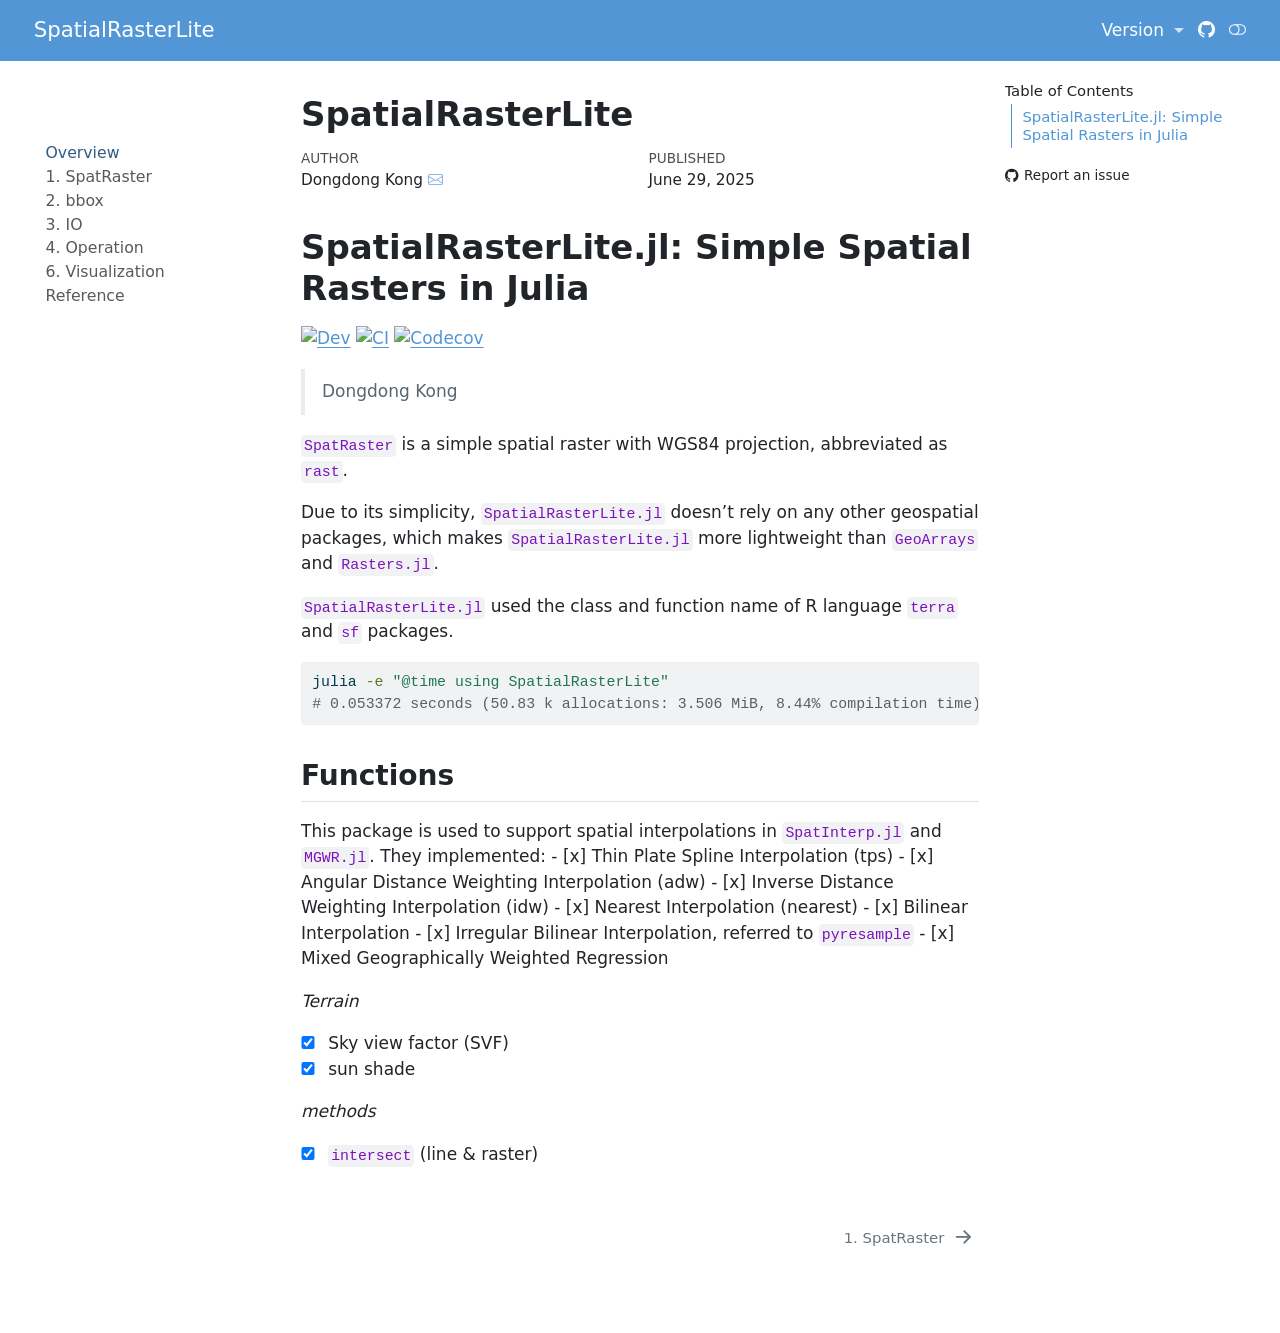
==== dev/index.html @ ece44e80 "build based on 36084ca" ====
<!DOCTYPE html>
<html xmlns="http://www.w3.org/1999/xhtml" lang="en" xml:lang="en"><head>

<meta charset="utf-8">
<meta name="generator" content="quarto-1.8.25">

<meta name="viewport" content="width=device-width, initial-scale=1.0, user-scalable=yes">

<meta name="author" content="Dongdong Kong">
<meta name="dcterms.date" content="2025-06-29">

<title>SpatialRasterLite</title>
<style>
code{white-space: pre-wrap;}
span.smallcaps{font-variant: small-caps;}
div.columns{display: flex; gap: min(4vw, 1.5em);}
div.column{flex: auto; overflow-x: auto;}
div.hanging-indent{margin-left: 1.5em; text-indent: -1.5em;}
ul.task-list{list-style: none;}
ul.task-list li input[type="checkbox"] {
  width: 0.8em;
  margin: 0 0.8em 0.2em -1em; /* quarto-specific, see https://github.com/quarto-dev/quarto-cli/issues/4556 */ 
  vertical-align: middle;
}
/* CSS for syntax highlighting */
html { -webkit-text-size-adjust: 100%; }
pre > code.sourceCode { white-space: pre; position: relative; }
pre > code.sourceCode > span { display: inline-block; line-height: 1.25; }
pre > code.sourceCode > span:empty { height: 1.2em; }
.sourceCode { overflow: visible; }
code.sourceCode > span { color: inherit; text-decoration: inherit; }
div.sourceCode { margin: 1em 0; }
pre.sourceCode { margin: 0; }
@media screen {
div.sourceCode { overflow: auto; }
}
@media print {
pre > code.sourceCode { white-space: pre-wrap; }
pre > code.sourceCode > span { text-indent: -5em; padding-left: 5em; }
}
pre.numberSource code
  { counter-reset: source-line 0; }
pre.numberSource code > span
  { position: relative; left: -4em; counter-increment: source-line; }
pre.numberSource code > span > a:first-child::before
  { content: counter(source-line);
    position: relative; left: -1em; text-align: right; vertical-align: baseline;
    border: none; display: inline-block;
    -webkit-touch-callout: none; -webkit-user-select: none;
    -khtml-user-select: none; -moz-user-select: none;
    -ms-user-select: none; user-select: none;
    padding: 0 4px; width: 4em;
  }
pre.numberSource { margin-left: 3em;  padding-left: 4px; }
div.sourceCode
  {   }
@media screen {
pre > code.sourceCode > span > a:first-child::before { text-decoration: underline; }
}
</style>


<script src="site_libs/quarto-nav/quarto-nav.js"></script>
<script src="site_libs/quarto-nav/headroom.min.js"></script>
<script src="site_libs/clipboard/clipboard.min.js"></script>
<script src="site_libs/quarto-search/autocomplete.umd.js"></script>
<script src="site_libs/quarto-search/fuse.min.js"></script>
<script src="site_libs/quarto-search/quarto-search.js"></script>
<meta name="quarto:offset" content="./">
<link href="./1-SpatRaster.html" rel="next">
<script src="site_libs/quarto-html/quarto.js" type="module"></script>
<script src="site_libs/quarto-html/tabsets/tabsets.js" type="module"></script>
<script src="site_libs/quarto-html/axe/axe-check.js" type="module"></script>
<script src="site_libs/quarto-html/popper.min.js"></script>
<script src="site_libs/quarto-html/tippy.umd.min.js"></script>
<script src="site_libs/quarto-html/anchor.min.js"></script>
<link href="site_libs/quarto-html/tippy.css" rel="stylesheet">
<link href="site_libs/quarto-html/quarto-syntax-highlighting-7b89279ff1a6dce999919e0e67d4d9ec.css" rel="stylesheet" class="quarto-color-scheme" id="quarto-text-highlighting-styles">
<link href="site_libs/quarto-html/quarto-syntax-highlighting-dark-707d8167ce6003fca903bfe2be84ab7f.css" rel="stylesheet" class="quarto-color-scheme quarto-color-alternate" id="quarto-text-highlighting-styles">
<link href="site_libs/quarto-html/quarto-syntax-highlighting-7b89279ff1a6dce999919e0e67d4d9ec.css" rel="stylesheet" class="quarto-color-scheme-extra" id="quarto-text-highlighting-styles">
<script src="site_libs/bootstrap/bootstrap.min.js"></script>
<link href="site_libs/bootstrap/bootstrap-icons.css" rel="stylesheet">
<link href="site_libs/bootstrap/bootstrap-9eef12e7c79e0a3043f45b553949e2bc.min.css" rel="stylesheet" append-hash="true" class="quarto-color-scheme" id="quarto-bootstrap" data-mode="light">
<link href="site_libs/bootstrap/bootstrap-dark-d999e039b096b1848522e97d2d6cf19b.min.css" rel="stylesheet" append-hash="true" class="quarto-color-scheme quarto-color-alternate" id="quarto-bootstrap" data-mode="dark">
<link href="site_libs/bootstrap/bootstrap-9eef12e7c79e0a3043f45b553949e2bc.min.css" rel="stylesheet" append-hash="true" class="quarto-color-scheme-extra" id="quarto-bootstrap" data-mode="light">
<script id="quarto-search-options" type="application/json">{
  "location": "sidebar",
  "copy-button": false,
  "collapse-after": 3,
  "panel-placement": "start",
  "type": "textbox",
  "limit": 50,
  "keyboard-shortcut": [
    "f",
    "/",
    "s"
  ],
  "language": {
    "search-no-results-text": "No results",
    "search-matching-documents-text": "matching documents",
    "search-copy-link-title": "Copy link to search",
    "search-hide-matches-text": "Hide additional matches",
    "search-more-match-text": "more match in this document",
    "search-more-matches-text": "more matches in this document",
    "search-clear-button-title": "Clear",
    "search-text-placeholder": "",
    "search-detached-cancel-button-title": "Cancel",
    "search-submit-button-title": "Submit",
    "search-label": "Search"
  }
}</script>
<script>
// 
// The code below was originally written by the authors of Wflow.jl. Their 
// license is provided below. ChatGPT was used to iterately modify the code.
// 

// MIT License for Wflow.jl
//
// Copyright (c) 2020 Deltares and contributors
//
// Permission is hereby granted, free of charge, to any person obtaining a copy
// of this software and associated documentation files (the "Software"), to deal
// in the Software without restriction, including without limitation the rights
// to use, copy, modify, merge, publish, distribute, sublicense, and/or sell
// copies of the Software, and to permit persons to whom the Software is
// furnished to do so, subject to the following conditions:
//
// The above copyright notice and this permission notice shall be included in all
// copies or substantial portions of the Software.
//
// THE SOFTWARE IS PROVIDED "AS IS", WITHOUT WARRANTY OF ANY KIND, EXPRESS OR
// IMPLIED, INCLUDING BUT NOT LIMITED TO THE WARRANTIES OF MERCHANTABILITY,
// FITNESS FOR A PARTICULAR PURPOSE AND NONINFRINGEMENT. IN NO EVENT SHALL THE
// AUTHORS OR COPYRIGHT HOLDERS BE LIABLE FOR ANY CLAIM, DAMAGES OR OTHER
// LIABILITY, WHETHER IN AN ACTION OF CONTRACT, TORT OR OTHERWISE, ARISING FROM,
// OUT OF OR IN CONNECTION WITH THE SOFTWARE OR THE USE OR OTHER DEALINGS IN THE
// SOFTWARE.

window.onload = function () {
    const versionsUrl = 'https://raw.githubusercontent.com/jl-pkgs/SpatialRasterLite.jl/gh-pages/versions.js';

    // Fetch the versions.js file
    fetch(versionsUrl)
        .then(response => {
            if (!response.ok) {
                throw new Error(`Failed to fetch ${versionsUrl}: ${response.statusText}`);
            }
            return response.text();
        })
        .then(scriptContent => {
            // Use a regular expression to find the DOC_VERSIONS array
            const regex = /var DOC_VERSIONS = (\[.*?\]);/s;
            const match = scriptContent.match(regex);

            if (match && match[1]) {
                // Remove trailing commas if they exist and fix the array syntax for JSON
                let arrayString = match[1].trim();

                // Remove any trailing comma before closing bracket
                arrayString = arrayString.replace(/,\s*([\]}])/g, '$1');

                // Parse the cleaned array string
                try {
                    const DOC_VERSIONS = JSON.parse(arrayString);

                    console.log('DOC_VERSIONS loaded:', DOC_VERSIONS);

                    // Process DOC_VERSIONS as usual
                    const dropdown = document.querySelector('#nav-menu-version')?.nextElementSibling;
                    if (!dropdown) {
                        console.error('Dropdown element not found!');
                        return;
                    }

                    dropdown.innerHTML = ''; // Clear existing items
                    DOC_VERSIONS.forEach(version => {
                        const li = document.createElement('li');
                        const a = document.createElement('a');
                        a.className = 'dropdown-item';
                        a.href = `/SpatialRasterLite.jl/${version}/index.html`;

                        // Wrap version text in a <code> element
                        const code = document.createElement('code');
                        code.textContent = version;

                        // Add <code> to <a>
                        a.appendChild(code);

                        li.appendChild(a); // Add <a> to <li>
                        dropdown.appendChild(li); // Add <li> to the dropdown
                    });

                    console.log('Dropdown populated:', dropdown);

                } catch (error) {
                    console.error('Error parsing DOC_VERSIONS:', error);
                }
            } else {
                console.error('DOC_VERSIONS not found in script.');
            }
        })
        .catch(error => {
            console.error('Error fetching versions.js:', error);
        });
};
</script>


<link rel="stylesheet" href="_static/style.css">
<meta property="og:title" content="SpatialRasterLite">
<meta property="og:description" content="">
<meta property="og:site_name" content="SpatialRasterLite">
<meta name="twitter:title" content="SpatialRasterLite">
<meta name="twitter:description" content="">
<meta name="twitter:card" content="summary">
</head>

<body class="nav-sidebar floating nav-fixed quarto-light"><script id="quarto-html-before-body" type="application/javascript">
    const toggleBodyColorMode = (bsSheetEl) => {
      const mode = bsSheetEl.getAttribute("data-mode");
      const bodyEl = window.document.querySelector("body");
      if (mode === "dark") {
        bodyEl.classList.add("quarto-dark");
        bodyEl.classList.remove("quarto-light");
      } else {
        bodyEl.classList.add("quarto-light");
        bodyEl.classList.remove("quarto-dark");
      }
    }
    const toggleBodyColorPrimary = () => {
      const bsSheetEl = window.document.querySelector("link#quarto-bootstrap:not([rel=disabled-stylesheet])");
      if (bsSheetEl) {
        toggleBodyColorMode(bsSheetEl);
      }
    }
    const setColorSchemeToggle = (alternate) => {
      const toggles = window.document.querySelectorAll('.quarto-color-scheme-toggle');
      for (let i=0; i < toggles.length; i++) {
        const toggle = toggles[i];
        if (toggle) {
          if (alternate) {
            toggle.classList.add("alternate");
          } else {
            toggle.classList.remove("alternate");
          }
        }
      }
    };
    const toggleColorMode = (alternate) => {
      // Switch the stylesheets
      const primaryStylesheets = window.document.querySelectorAll('link.quarto-color-scheme:not(.quarto-color-alternate)');
      const alternateStylesheets = window.document.querySelectorAll('link.quarto-color-scheme.quarto-color-alternate');
      manageTransitions('#quarto-margin-sidebar .nav-link', false);
      if (alternate) {
        // note: dark is layered on light, we don't disable primary!
        enableStylesheet(alternateStylesheets);
        for (const sheetNode of alternateStylesheets) {
          if (sheetNode.id === "quarto-bootstrap") {
            toggleBodyColorMode(sheetNode);
          }
        }
      } else {
        disableStylesheet(alternateStylesheets);
        enableStylesheet(primaryStylesheets)
        toggleBodyColorPrimary();
      }
      manageTransitions('#quarto-margin-sidebar .nav-link', true);
      // Switch the toggles
      setColorSchemeToggle(alternate)
      // Hack to workaround the fact that safari doesn't
      // properly recolor the scrollbar when toggling (#1455)
      if (navigator.userAgent.indexOf('Safari') > 0 && navigator.userAgent.indexOf('Chrome') == -1) {
        manageTransitions("body", false);
        window.scrollTo(0, 1);
        setTimeout(() => {
          window.scrollTo(0, 0);
          manageTransitions("body", true);
        }, 40);
      }
    }
    const disableStylesheet = (stylesheets) => {
      for (let i=0; i < stylesheets.length; i++) {
        const stylesheet = stylesheets[i];
        stylesheet.rel = 'disabled-stylesheet';
      }
    }
    const enableStylesheet = (stylesheets) => {
      for (let i=0; i < stylesheets.length; i++) {
        const stylesheet = stylesheets[i];
        if(stylesheet.rel !== 'stylesheet') { // for Chrome, which will still FOUC without this check
          stylesheet.rel = 'stylesheet';
        }
      }
    }
    const manageTransitions = (selector, allowTransitions) => {
      const els = window.document.querySelectorAll(selector);
      for (let i=0; i < els.length; i++) {
        const el = els[i];
        if (allowTransitions) {
          el.classList.remove('notransition');
        } else {
          el.classList.add('notransition');
        }
      }
    }
    const isFileUrl = () => {
      return window.location.protocol === 'file:';
    }
    const hasAlternateSentinel = () => {
      let styleSentinel = getColorSchemeSentinel();
      if (styleSentinel !== null) {
        return styleSentinel === "alternate";
      } else {
        return false;
      }
    }
    const setStyleSentinel = (alternate) => {
      const value = alternate ? "alternate" : "default";
      if (!isFileUrl()) {
        window.localStorage.setItem("quarto-color-scheme", value);
      } else {
        localAlternateSentinel = value;
      }
    }
    const getColorSchemeSentinel = () => {
      if (!isFileUrl()) {
        const storageValue = window.localStorage.getItem("quarto-color-scheme");
        return storageValue != null ? storageValue : localAlternateSentinel;
      } else {
        return localAlternateSentinel;
      }
    }
    const toggleGiscusIfUsed = (isAlternate, darkModeDefault) => {
      const baseTheme = document.querySelector('#giscus-base-theme')?.value ?? 'light';
      const alternateTheme = document.querySelector('#giscus-alt-theme')?.value ?? 'dark';
      let newTheme = '';
      if(authorPrefersDark) {
        newTheme = isAlternate ? baseTheme : alternateTheme;
      } else {
        newTheme = isAlternate ? alternateTheme : baseTheme;
      }
      const changeGiscusTheme = () => {
        // From: https://github.com/giscus/giscus/issues/336
        const sendMessage = (message) => {
          const iframe = document.querySelector('iframe.giscus-frame');
          if (!iframe) return;
          iframe.contentWindow.postMessage({ giscus: message }, 'https://giscus.app');
        }
        sendMessage({
          setConfig: {
            theme: newTheme
          }
        });
      }
      const isGiscussLoaded = window.document.querySelector('iframe.giscus-frame') !== null;
      if (isGiscussLoaded) {
        changeGiscusTheme();
      }
    };
    const authorPrefersDark = false;
    const darkModeDefault = authorPrefersDark;
      document.querySelector('link#quarto-text-highlighting-styles.quarto-color-scheme-extra').rel = 'disabled-stylesheet';
      document.querySelector('link#quarto-bootstrap.quarto-color-scheme-extra').rel = 'disabled-stylesheet';
    let localAlternateSentinel = darkModeDefault ? 'alternate' : 'default';
    // Dark / light mode switch
    window.quartoToggleColorScheme = () => {
      // Read the current dark / light value
      let toAlternate = !hasAlternateSentinel();
      toggleColorMode(toAlternate);
      setStyleSentinel(toAlternate);
      toggleGiscusIfUsed(toAlternate, darkModeDefault);
      window.dispatchEvent(new Event('resize'));
    };
    // Switch to dark mode if need be
    if (hasAlternateSentinel()) {
      toggleColorMode(true);
    } else {
      toggleColorMode(false);
    }
  </script>

<div id="quarto-search-results"></div>
  <header id="quarto-header" class="headroom fixed-top">
    <nav class="navbar navbar-expand-lg " data-bs-theme="dark">
      <div class="navbar-container container-fluid">
      <div class="navbar-brand-container mx-auto">
    <a href="./index.html" class="navbar-brand navbar-brand-logo">
    </a>
    <a class="navbar-brand" href="./index.html">
    <span class="navbar-title">SpatialRasterLite</span>
    </a>
  </div>
          <button class="navbar-toggler" type="button" data-bs-toggle="collapse" data-bs-target="#navbarCollapse" aria-controls="navbarCollapse" role="menu" aria-expanded="false" aria-label="Toggle navigation" onclick="if (window.quartoToggleHeadroom) { window.quartoToggleHeadroom(); }">
  <span class="navbar-toggler-icon"></span>
</button>
          <div class="collapse navbar-collapse" id="navbarCollapse">
            <ul class="navbar-nav navbar-nav-scroll ms-auto">
  <li class="nav-item dropdown ">
    <a class="nav-link dropdown-toggle" href="#" id="nav-menu-version" role="link" data-bs-toggle="dropdown" aria-expanded="false">
 <span class="menu-text">Version</span>
    </a>
    <ul class="dropdown-menu dropdown-menu-end" aria-labelledby="nav-menu-version">    
        <li class="dropdown-header">dev</li>
    </ul>
  </li>
</ul>
          </div> <!-- /navcollapse -->
            <div class="quarto-navbar-tools">
    <a href="https://github.com/jl-pkgs/SpatialRasterLite.jl" title="Source Code" class="quarto-navigation-tool px-1" aria-label="Source Code"><i class="bi bi-github"></i></a>
  <a href="" class="quarto-color-scheme-toggle quarto-navigation-tool  px-1" onclick="window.quartoToggleColorScheme(); return false;" title="Toggle dark mode"><i class="bi"></i></a>
</div>
      </div> <!-- /container-fluid -->
    </nav>
  <nav class="quarto-secondary-nav">
    <div class="container-fluid d-flex">
      <button type="button" class="quarto-btn-toggle btn" data-bs-toggle="collapse" role="button" data-bs-target=".quarto-sidebar-collapse-item" aria-controls="quarto-sidebar" aria-expanded="false" aria-label="Toggle sidebar navigation" onclick="if (window.quartoToggleHeadroom) { window.quartoToggleHeadroom(); }">
        <i class="bi bi-layout-text-sidebar-reverse"></i>
      </button>
        <nav class="quarto-page-breadcrumbs" aria-label="breadcrumb"><ol class="breadcrumb"><li class="breadcrumb-item"><a href="./index.html"><span class="chapter-title">Overview</span></a></li></ol></nav>
        <a class="flex-grow-1" role="navigation" data-bs-toggle="collapse" data-bs-target=".quarto-sidebar-collapse-item" aria-controls="quarto-sidebar" aria-expanded="false" aria-label="Toggle sidebar navigation" onclick="if (window.quartoToggleHeadroom) { window.quartoToggleHeadroom(); }">      
        </a>
      <button type="button" class="btn quarto-search-button" aria-label="Search" onclick="window.quartoOpenSearch();">
        <i class="bi bi-search"></i>
      </button>
    </div>
  </nav>
</header>
<!-- content -->
<div id="quarto-content" class="quarto-container page-columns page-rows-contents page-layout-article page-navbar">
<!-- sidebar -->
  <nav id="quarto-sidebar" class="sidebar collapse collapse-horizontal quarto-sidebar-collapse-item sidebar-navigation floating overflow-auto">
    <div class="pt-lg-2 mt-2 text-left sidebar-header sidebar-header-stacked">
      <a href="./index.html" class="sidebar-logo-link">
      </a>
      </div>
        <div class="mt-2 flex-shrink-0 align-items-center">
        <div class="sidebar-search">
        <div id="quarto-search" class="" title="Search"></div>
        </div>
        </div>
    <div class="sidebar-menu-container"> 
    <ul class="list-unstyled mt-1">
        <li class="sidebar-item">
  <div class="sidebar-item-container"> 
  <a href="./index.html" class="sidebar-item-text sidebar-link active"><span class="chapter-title">Overview</span></a>
  </div>
</li>
        <li class="sidebar-item">
  <div class="sidebar-item-container"> 
  <a href="./1-SpatRaster.html" class="sidebar-item-text sidebar-link"><span class="chapter-title">1. SpatRaster</span></a>
  </div>
</li>
        <li class="sidebar-item">
  <div class="sidebar-item-container"> 
  <a href="./2-bbox.html" class="sidebar-item-text sidebar-link"><span class="chapter-title">2. bbox</span></a>
  </div>
</li>
        <li class="sidebar-item">
  <div class="sidebar-item-container"> 
  <a href="./3-IO.html" class="sidebar-item-text sidebar-link"><span class="chapter-title">3. IO</span></a>
  </div>
</li>
        <li class="sidebar-item">
  <div class="sidebar-item-container"> 
  <a href="./4-Operation.html" class="sidebar-item-text sidebar-link"><span class="chapter-title">4. Operation</span></a>
  </div>
</li>
        <li class="sidebar-item">
  <div class="sidebar-item-container"> 
  <a href="./6-Visualization.html" class="sidebar-item-text sidebar-link"><span class="chapter-title">6. Visualization</span></a>
  </div>
</li>
        <li class="sidebar-item">
  <div class="sidebar-item-container"> 
  <a href="./z-index.html" class="sidebar-item-text sidebar-link"><span class="chapter-title">Reference</span></a>
  </div>
</li>
    </ul>
    </div>
</nav>
<div id="quarto-sidebar-glass" class="quarto-sidebar-collapse-item" data-bs-toggle="collapse" data-bs-target=".quarto-sidebar-collapse-item"></div>
<!-- margin-sidebar -->
    <div id="quarto-margin-sidebar" class="sidebar margin-sidebar">
        <nav id="TOC" role="doc-toc" class="toc-active">
    <h2 id="toc-title">Table of Contents</h2>
   
  <ul>
  <li><a href="#spatialrasterlite.jl-simple-spatial-rasters-in-julia" id="toc-spatialrasterlite.jl-simple-spatial-rasters-in-julia" class="nav-link active" data-scroll-target="#spatialrasterlite.jl-simple-spatial-rasters-in-julia">SpatialRasterLite.jl: Simple Spatial Rasters in Julia</a>
  <ul class="collapse">
  <li><a href="#functions" id="toc-functions" class="nav-link" data-scroll-target="#functions">Functions</a></li>
  </ul></li>
  </ul>
<div class="toc-actions"><ul><li><a href="https://github.com/jl-pkgs/SpatialRasterLite.jl/issues/new" class="toc-action"><i class="bi bi-github"></i>Report an issue</a></li></ul></div></nav>
    </div>
<!-- main -->
<main class="content" id="quarto-document-content">


<header id="title-block-header" class="quarto-title-block default">
<div class="quarto-title">
<h1 class="title">SpatialRasterLite</h1>
</div>



<div class="quarto-title-meta">

    <div>
    <div class="quarto-title-meta-heading">Author</div>
    <div class="quarto-title-meta-contents">
             <p>Dongdong Kong <a href="mailto:kongdd@users.noreply.github.com" class="quarto-title-author-email"><i class="bi bi-envelope"></i></a> </p>
          </div>
  </div>
    
    <div>
    <div class="quarto-title-meta-heading">Published</div>
    <div class="quarto-title-meta-contents">
      <p class="date">June 29, 2025</p>
    </div>
  </div>
  
    
  </div>
  


</header>


<section id="spatialrasterlite.jl-simple-spatial-rasters-in-julia" class="level1">
<h1>SpatialRasterLite.jl: Simple Spatial Rasters in Julia</h1>
<!-- [![Stable](https://img.shields.io/badge/docs-stable-blue.svg)](https://jl-pkgs.github.io/SpatialRasterLite.jl/stable) -->
<p><a href="https://jl-pkgs.github.io/SpatialRasterLite.jl/dev"><img src="https://img.shields.io/badge/docs-dev-blue.svg" class="img-fluid" alt="Dev"></a> <a href="https://github.com/jl-pkgs/SpatialRasterLite.jl/actions/workflows/CI.yml"><img src="https://github.com/jl-pkgs/SpatialRasterLite.jl/actions/workflows/CI.yml/badge.svg" class="img-fluid" alt="CI"></a> <a href="https://app.codecov.io/gh/jl-pkgs/SpatialRasterLite.jl/tree/master"><img src="https://codecov.io/gh/jl-pkgs/SpatialRasterLite.jl/branch/master/graph/badge.svg" class="img-fluid" alt="Codecov"></a></p>
<blockquote class="blockquote">
<p>Dongdong Kong</p>
</blockquote>
<p><code>SpatRaster</code> is a simple spatial raster with WGS84 projection, abbreviated as <code>rast</code>.</p>
<p>Due to its simplicity, <code>SpatialRasterLite.jl</code> doesn’t rely on any other geospatial packages, which makes <code>SpatialRasterLite.jl</code> more lightweight than <code>GeoArrays</code> and <code>Rasters.jl</code>.</p>
<p><code>SpatialRasterLite.jl</code> used the class and function name of R language <code>terra</code> and <code>sf</code> packages.</p>
<div class="code-copy-outer-scaffold"><div class="sourceCode" id="cb1"><pre class="sourceCode bash code-with-copy"><code class="sourceCode bash"><span id="cb1-1"><a href="#cb1-1" aria-hidden="true" tabindex="-1"></a><span class="ex">julia</span> <span class="at">-e</span> <span class="st">"@time using SpatialRasterLite"</span></span>
<span id="cb1-2"><a href="#cb1-2" aria-hidden="true" tabindex="-1"></a><span class="co"># 0.053372 seconds (50.83 k allocations: 3.506 MiB, 8.44% compilation time)</span></span></code></pre></div><button title="Copy to Clipboard" class="code-copy-button"><i class="bi"></i></button></div>
<section id="functions" class="level2">
<h2 class="anchored" data-anchor-id="functions">Functions</h2>
<p>This package is used to support spatial interpolations in <code>SpatInterp.jl</code> and <code>MGWR.jl</code>. They implemented: <!-- *Interpolation (point to raster)* --> - [x] Thin Plate Spline Interpolation (tps) - [x] Angular Distance Weighting Interpolation (adw) - [x] Inverse Distance Weighting Interpolation (idw) - [x] Nearest Interpolation (nearest) - [x] Bilinear Interpolation - [x] Irregular Bilinear Interpolation, referred to <code>pyresample</code> - [x] Mixed Geographically Weighted Regression</p>
<p><em>Terrain</em></p>
<ul class="task-list">
<li><label><input type="checkbox" checked="">Sky view factor (SVF)</label></li>
<li><label><input type="checkbox" checked="">sun shade</label></li>
</ul>
<p><em>methods</em></p>
<ul class="task-list">
<li><label><input type="checkbox" checked=""><code>intersect</code> (line &amp; raster)</label></li>
</ul>


</section>
</section>

</main> <!-- /main -->
<script id="quarto-html-after-body" type="application/javascript">
  window.document.addEventListener("DOMContentLoaded", function (event) {
    // Ensure there is a toggle, if there isn't float one in the top right
    if (window.document.querySelector('.quarto-color-scheme-toggle') === null) {
      const a = window.document.createElement('a');
      a.classList.add('top-right');
      a.classList.add('quarto-color-scheme-toggle');
      a.href = "";
      a.onclick = function() { try { window.quartoToggleColorScheme(); } catch {} return false; };
      const i = window.document.createElement("i");
      i.classList.add('bi');
      a.appendChild(i);
      window.document.body.appendChild(a);
    }
    setColorSchemeToggle(hasAlternateSentinel())
    const icon = "";
    const anchorJS = new window.AnchorJS();
    anchorJS.options = {
      placement: 'right',
      icon: icon
    };
    anchorJS.add('.anchored');
    const isCodeAnnotation = (el) => {
      for (const clz of el.classList) {
        if (clz.startsWith('code-annotation-')) {                     
          return true;
        }
      }
      return false;
    }
    const onCopySuccess = function(e) {
      // button target
      const button = e.trigger;
      // don't keep focus
      button.blur();
      // flash "checked"
      button.classList.add('code-copy-button-checked');
      var currentTitle = button.getAttribute("title");
      button.setAttribute("title", "Copied!");
      let tooltip;
      if (window.bootstrap) {
        button.setAttribute("data-bs-toggle", "tooltip");
        button.setAttribute("data-bs-placement", "left");
        button.setAttribute("data-bs-title", "Copied!");
        tooltip = new bootstrap.Tooltip(button, 
          { trigger: "manual", 
            customClass: "code-copy-button-tooltip",
            offset: [0, -8]});
        tooltip.show();    
      }
      setTimeout(function() {
        if (tooltip) {
          tooltip.hide();
          button.removeAttribute("data-bs-title");
          button.removeAttribute("data-bs-toggle");
          button.removeAttribute("data-bs-placement");
        }
        button.setAttribute("title", currentTitle);
        button.classList.remove('code-copy-button-checked');
      }, 1000);
      // clear code selection
      e.clearSelection();
    }
    const getTextToCopy = function(trigger) {
      const outerScaffold = trigger.parentElement.cloneNode(true);
      const codeEl = outerScaffold.querySelector('code');
      for (const childEl of codeEl.children) {
        if (isCodeAnnotation(childEl)) {
          childEl.remove();
        }
      }
      return codeEl.innerText;
    }
    const clipboard = new window.ClipboardJS('.code-copy-button:not([data-in-quarto-modal])', {
      text: getTextToCopy
    });
    clipboard.on('success', onCopySuccess);
    if (window.document.getElementById('quarto-embedded-source-code-modal')) {
      const clipboardModal = new window.ClipboardJS('.code-copy-button[data-in-quarto-modal]', {
        text: getTextToCopy,
        container: window.document.getElementById('quarto-embedded-source-code-modal')
      });
      clipboardModal.on('success', onCopySuccess);
    }
      var localhostRegex = new RegExp(/^(?:http|https):\/\/localhost\:?[0-9]*\//);
      var mailtoRegex = new RegExp(/^mailto:/);
        var filterRegex = new RegExp('/' + window.location.host + '/');
      var isInternal = (href) => {
          return filterRegex.test(href) || localhostRegex.test(href) || mailtoRegex.test(href);
      }
      // Inspect non-navigation links and adorn them if external
     var links = window.document.querySelectorAll('a[href]:not(.nav-link):not(.navbar-brand):not(.toc-action):not(.sidebar-link):not(.sidebar-item-toggle):not(.pagination-link):not(.no-external):not([aria-hidden]):not(.dropdown-item):not(.quarto-navigation-tool):not(.about-link)');
      for (var i=0; i<links.length; i++) {
        const link = links[i];
        if (!isInternal(link.href)) {
          // undo the damage that might have been done by quarto-nav.js in the case of
          // links that we want to consider external
          if (link.dataset.originalHref !== undefined) {
            link.href = link.dataset.originalHref;
          }
        }
      }
    function tippyHover(el, contentFn, onTriggerFn, onUntriggerFn) {
      const config = {
        allowHTML: true,
        maxWidth: 500,
        delay: 100,
        arrow: false,
        appendTo: function(el) {
            return el.parentElement;
        },
        interactive: true,
        interactiveBorder: 10,
        theme: 'quarto',
        placement: 'bottom-start',
      };
      if (contentFn) {
        config.content = contentFn;
      }
      if (onTriggerFn) {
        config.onTrigger = onTriggerFn;
      }
      if (onUntriggerFn) {
        config.onUntrigger = onUntriggerFn;
      }
      window.tippy(el, config); 
    }
    const noterefs = window.document.querySelectorAll('a[role="doc-noteref"]');
    for (var i=0; i<noterefs.length; i++) {
      const ref = noterefs[i];
      tippyHover(ref, function() {
        // use id or data attribute instead here
        let href = ref.getAttribute('data-footnote-href') || ref.getAttribute('href');
        try { href = new URL(href).hash; } catch {}
        const id = href.replace(/^#\/?/, "");
        const note = window.document.getElementById(id);
        if (note) {
          return note.innerHTML;
        } else {
          return "";
        }
      });
    }
    const xrefs = window.document.querySelectorAll('a.quarto-xref');
    const processXRef = (id, note) => {
      // Strip column container classes
      const stripColumnClz = (el) => {
        el.classList.remove("page-full", "page-columns");
        if (el.children) {
          for (const child of el.children) {
            stripColumnClz(child);
          }
        }
      }
      stripColumnClz(note)
      if (id === null || id.startsWith('sec-')) {
        // Special case sections, only their first couple elements
        const container = document.createElement("div");
        if (note.children && note.children.length > 2) {
          container.appendChild(note.children[0].cloneNode(true));
          for (let i = 1; i < note.children.length; i++) {
            const child = note.children[i];
            if (child.tagName === "P" && child.innerText === "") {
              continue;
            } else {
              container.appendChild(child.cloneNode(true));
              break;
            }
          }
          if (window.Quarto?.typesetMath) {
            window.Quarto.typesetMath(container);
          }
          return container.innerHTML
        } else {
          if (window.Quarto?.typesetMath) {
            window.Quarto.typesetMath(note);
          }
          return note.innerHTML;
        }
      } else {
        // Remove any anchor links if they are present
        const anchorLink = note.querySelector('a.anchorjs-link');
        if (anchorLink) {
          anchorLink.remove();
        }
        if (window.Quarto?.typesetMath) {
          window.Quarto.typesetMath(note);
        }
        if (note.classList.contains("callout")) {
          return note.outerHTML;
        } else {
          return note.innerHTML;
        }
      }
    }
    for (var i=0; i<xrefs.length; i++) {
      const xref = xrefs[i];
      tippyHover(xref, undefined, function(instance) {
        instance.disable();
        let url = xref.getAttribute('href');
        let hash = undefined; 
        if (url.startsWith('#')) {
          hash = url;
        } else {
          try { hash = new URL(url).hash; } catch {}
        }
        if (hash) {
          const id = hash.replace(/^#\/?/, "");
          const note = window.document.getElementById(id);
          if (note !== null) {
            try {
              const html = processXRef(id, note.cloneNode(true));
              instance.setContent(html);
            } finally {
              instance.enable();
              instance.show();
            }
          } else {
            // See if we can fetch this
            fetch(url.split('#')[0])
            .then(res => res.text())
            .then(html => {
              const parser = new DOMParser();
              const htmlDoc = parser.parseFromString(html, "text/html");
              const note = htmlDoc.getElementById(id);
              if (note !== null) {
                const html = processXRef(id, note);
                instance.setContent(html);
              } 
            }).finally(() => {
              instance.enable();
              instance.show();
            });
          }
        } else {
          // See if we can fetch a full url (with no hash to target)
          // This is a special case and we should probably do some content thinning / targeting
          fetch(url)
          .then(res => res.text())
          .then(html => {
            const parser = new DOMParser();
            const htmlDoc = parser.parseFromString(html, "text/html");
            const note = htmlDoc.querySelector('main.content');
            if (note !== null) {
              // This should only happen for chapter cross references
              // (since there is no id in the URL)
              // remove the first header
              if (note.children.length > 0 && note.children[0].tagName === "HEADER") {
                note.children[0].remove();
              }
              const html = processXRef(null, note);
              instance.setContent(html);
            } 
          }).finally(() => {
            instance.enable();
            instance.show();
          });
        }
      }, function(instance) {
      });
    }
        let selectedAnnoteEl;
        const selectorForAnnotation = ( cell, annotation) => {
          let cellAttr = 'data-code-cell="' + cell + '"';
          let lineAttr = 'data-code-annotation="' +  annotation + '"';
          const selector = 'span[' + cellAttr + '][' + lineAttr + ']';
          return selector;
        }
        const selectCodeLines = (annoteEl) => {
          const doc = window.document;
          const targetCell = annoteEl.getAttribute("data-target-cell");
          const targetAnnotation = annoteEl.getAttribute("data-target-annotation");
          const annoteSpan = window.document.querySelector(selectorForAnnotation(targetCell, targetAnnotation));
          const lines = annoteSpan.getAttribute("data-code-lines").split(",");
          const lineIds = lines.map((line) => {
            return targetCell + "-" + line;
          })
          let top = null;
          let height = null;
          let parent = null;
          if (lineIds.length > 0) {
              //compute the position of the single el (top and bottom and make a div)
              const el = window.document.getElementById(lineIds[0]);
              top = el.offsetTop;
              height = el.offsetHeight;
              parent = el.parentElement.parentElement;
            if (lineIds.length > 1) {
              const lastEl = window.document.getElementById(lineIds[lineIds.length - 1]);
              const bottom = lastEl.offsetTop + lastEl.offsetHeight;
              height = bottom - top;
            }
            if (top !== null && height !== null && parent !== null) {
              // cook up a div (if necessary) and position it 
              let div = window.document.getElementById("code-annotation-line-highlight");
              if (div === null) {
                div = window.document.createElement("div");
                div.setAttribute("id", "code-annotation-line-highlight");
                div.style.position = 'absolute';
                parent.appendChild(div);
              }
              div.style.top = top - 2 + "px";
              div.style.height = height + 4 + "px";
              div.style.left = 0;
              let gutterDiv = window.document.getElementById("code-annotation-line-highlight-gutter");
              if (gutterDiv === null) {
                gutterDiv = window.document.createElement("div");
                gutterDiv.setAttribute("id", "code-annotation-line-highlight-gutter");
                gutterDiv.style.position = 'absolute';
                const codeCell = window.document.getElementById(targetCell);
                const gutter = codeCell.querySelector('.code-annotation-gutter');
                gutter.appendChild(gutterDiv);
              }
              gutterDiv.style.top = top - 2 + "px";
              gutterDiv.style.height = height + 4 + "px";
            }
            selectedAnnoteEl = annoteEl;
          }
        };
        const unselectCodeLines = () => {
          const elementsIds = ["code-annotation-line-highlight", "code-annotation-line-highlight-gutter"];
          elementsIds.forEach((elId) => {
            const div = window.document.getElementById(elId);
            if (div) {
              div.remove();
            }
          });
          selectedAnnoteEl = undefined;
        };
          // Handle positioning of the toggle
      window.addEventListener(
        "resize",
        throttle(() => {
          elRect = undefined;
          if (selectedAnnoteEl) {
            selectCodeLines(selectedAnnoteEl);
          }
        }, 10)
      );
      function throttle(fn, ms) {
      let throttle = false;
      let timer;
        return (...args) => {
          if(!throttle) { // first call gets through
              fn.apply(this, args);
              throttle = true;
          } else { // all the others get throttled
              if(timer) clearTimeout(timer); // cancel #2
              timer = setTimeout(() => {
                fn.apply(this, args);
                timer = throttle = false;
              }, ms);
          }
        };
      }
        // Attach click handler to the DT
        const annoteDls = window.document.querySelectorAll('dt[data-target-cell]');
        for (const annoteDlNode of annoteDls) {
          annoteDlNode.addEventListener('click', (event) => {
            const clickedEl = event.target;
            if (clickedEl !== selectedAnnoteEl) {
              unselectCodeLines();
              const activeEl = window.document.querySelector('dt[data-target-cell].code-annotation-active');
              if (activeEl) {
                activeEl.classList.remove('code-annotation-active');
              }
              selectCodeLines(clickedEl);
              clickedEl.classList.add('code-annotation-active');
            } else {
              // Unselect the line
              unselectCodeLines();
              clickedEl.classList.remove('code-annotation-active');
            }
          });
        }
    const findCites = (el) => {
      const parentEl = el.parentElement;
      if (parentEl) {
        const cites = parentEl.dataset.cites;
        if (cites) {
          return {
            el,
            cites: cites.split(' ')
          };
        } else {
          return findCites(el.parentElement)
        }
      } else {
        return undefined;
      }
    };
    var bibliorefs = window.document.querySelectorAll('a[role="doc-biblioref"]');
    for (var i=0; i<bibliorefs.length; i++) {
      const ref = bibliorefs[i];
      const citeInfo = findCites(ref);
      if (citeInfo) {
        tippyHover(citeInfo.el, function() {
          var popup = window.document.createElement('div');
          citeInfo.cites.forEach(function(cite) {
            var citeDiv = window.document.createElement('div');
            citeDiv.classList.add('hanging-indent');
            citeDiv.classList.add('csl-entry');
            var biblioDiv = window.document.getElementById('ref-' + cite);
            if (biblioDiv) {
              citeDiv.innerHTML = biblioDiv.innerHTML;
            }
            popup.appendChild(citeDiv);
          });
          return popup.innerHTML;
        });
      }
    }
  });
  </script>
<nav class="page-navigation">
  <div class="nav-page nav-page-previous">
  </div>
  <div class="nav-page nav-page-next">
      <a href="./1-SpatRaster.html" class="pagination-link" aria-label="1. SpatRaster">
        <span class="nav-page-text"><span class="chapter-title">1. SpatRaster</span></span> <i class="bi bi-arrow-right-short"></i>
      </a>
  </div>
</nav>
</div> <!-- /content -->




<footer class="footer"><div class="nav-footer"><div class="nav-footer-center"><div class="toc-actions d-sm-block d-md-none"><ul><li><a href="https://github.com/jl-pkgs/SpatialRasterLite.jl/issues/new" class="toc-action"><i class="bi bi-github"></i>Report an issue</a></li></ul></div></div></div></footer></body></html>
---- dev/site_libs/quarto-html/quarto-syntax-highlighting-7b89279ff1a6dce999919e0e67d4d9ec.css ----
/* quarto syntax highlight colors */
:root {
  --quarto-hl-ot-color: #003B4F;
  --quarto-hl-at-color: #657422;
  --quarto-hl-ss-color: #20794D;
  --quarto-hl-an-color: #5E5E5E;
  --quarto-hl-fu-color: #4758AB;
  --quarto-hl-st-color: #20794D;
  --quarto-hl-cf-color: #003B4F;
  --quarto-hl-op-color: #5E5E5E;
  --quarto-hl-er-color: #AD0000;
  --quarto-hl-bn-color: #AD0000;
  --quarto-hl-al-color: #AD0000;
  --quarto-hl-va-color: #111111;
  --quarto-hl-bu-color: inherit;
  --quarto-hl-ex-color: inherit;
  --quarto-hl-pp-color: #AD0000;
  --quarto-hl-in-color: #5E5E5E;
  --quarto-hl-vs-color: #20794D;
  --quarto-hl-wa-color: #5E5E5E;
  --quarto-hl-do-color: #5E5E5E;
  --quarto-hl-im-color: #00769E;
  --quarto-hl-ch-color: #20794D;
  --quarto-hl-dt-color: #AD0000;
  --quarto-hl-fl-color: #AD0000;
  --quarto-hl-co-color: #5E5E5E;
  --quarto-hl-cv-color: #5E5E5E;
  --quarto-hl-cn-color: #8f5902;
  --quarto-hl-sc-color: #5E5E5E;
  --quarto-hl-dv-color: #AD0000;
  --quarto-hl-kw-color: #003B4F;
}

/* other quarto variables */
:root {
  --quarto-font-monospace: SFMono-Regular, Menlo, Monaco, Consolas, "Liberation Mono", "Courier New", monospace;
}

/* syntax highlight based on Pandoc's rules */
pre > code.sourceCode > span {
  color: #003B4F;
}

code.sourceCode > span {
  color: #003B4F;
}

div.sourceCode,
div.sourceCode pre.sourceCode {
  color: #003B4F;
}

/* Normal */
code span {
  color: #003B4F;
}

/* Alert */
code span.al {
  color: #AD0000;
  font-style: inherit;
}

/* Annotation */
code span.an {
  color: #5E5E5E;
  font-style: inherit;
}

/* Attribute */
code span.at {
  color: #657422;
  font-style: inherit;
}

/* BaseN */
code span.bn {
  color: #AD0000;
  font-style: inherit;
}

/* BuiltIn */
code span.bu {
  font-style: inherit;
}

/* ControlFlow */
code span.cf {
  color: #003B4F;
  font-weight: bold;
  font-style: inherit;
}

/* Char */
code span.ch {
  color: #20794D;
  font-style: inherit;
}

/* Constant */
code span.cn {
  color: #8f5902;
  font-style: inherit;
}

/* Comment */
code span.co {
  color: #5E5E5E;
  font-style: inherit;
}

/* CommentVar */
code span.cv {
  color: #5E5E5E;
  font-style: italic;
}

/* Documentation */
code span.do {
  color: #5E5E5E;
  font-style: italic;
}

/* DataType */
code span.dt {
  color: #AD0000;
  font-style: inherit;
}

/* DecVal */
code span.dv {
  color: #AD0000;
  font-style: inherit;
}

/* Error */
code span.er {
  color: #AD0000;
  font-style: inherit;
}

/* Extension */
code span.ex {
  font-style: inherit;
}

/* Float */
code span.fl {
  color: #AD0000;
  font-style: inherit;
}

/* Function */
code span.fu {
  color: #4758AB;
  font-style: inherit;
}

/* Import */
code span.im {
  color: #00769E;
  font-style: inherit;
}

/* Information */
code span.in {
  color: #5E5E5E;
  font-style: inherit;
}

/* Keyword */
code span.kw {
  color: #003B4F;
  font-weight: bold;
  font-style: inherit;
}

/* Operator */
code span.op {
  color: #5E5E5E;
  font-style: inherit;
}

/* Other */
code span.ot {
  color: #003B4F;
  font-style: inherit;
}

/* Preprocessor */
code span.pp {
  color: #AD0000;
  font-style: inherit;
}

/* SpecialChar */
code span.sc {
  color: #5E5E5E;
  font-style: inherit;
}

/* SpecialString */
code span.ss {
  color: #20794D;
  font-style: inherit;
}

/* String */
code span.st {
  color: #20794D;
  font-style: inherit;
}

/* Variable */
code span.va {
  color: #111111;
  font-style: inherit;
}

/* VerbatimString */
code span.vs {
  color: #20794D;
  font-style: inherit;
}

/* Warning */
code span.wa {
  color: #5E5E5E;
  font-style: italic;
}

.prevent-inlining {
  content: "</";
}

/*# sourceMappingURL=3944bc705cfaf4c80e56f77c5205168a.css.map */
---- dev/site_libs/quarto-html/quarto-syntax-highlighting-dark-707d8167ce6003fca903bfe2be84ab7f.css ----
/* quarto syntax highlight colors */
:root {
  --quarto-hl-al-color: #f07178;
  --quarto-hl-an-color: #d4d0ab;
  --quarto-hl-at-color: #00e0e0;
  --quarto-hl-bn-color: #d4d0ab;
  --quarto-hl-bu-color: #abe338;
  --quarto-hl-ch-color: #abe338;
  --quarto-hl-co-color: #f8f8f2;
  --quarto-hl-cv-color: #ffd700;
  --quarto-hl-cn-color: #ffd700;
  --quarto-hl-cf-color: #ffa07a;
  --quarto-hl-dt-color: #ffa07a;
  --quarto-hl-dv-color: #d4d0ab;
  --quarto-hl-do-color: #f8f8f2;
  --quarto-hl-er-color: #f07178;
  --quarto-hl-ex-color: #00e0e0;
  --quarto-hl-fl-color: #d4d0ab;
  --quarto-hl-fu-color: #ffa07a;
  --quarto-hl-im-color: #abe338;
  --quarto-hl-in-color: #d4d0ab;
  --quarto-hl-kw-color: #ffa07a;
  --quarto-hl-op-color: #ffa07a;
  --quarto-hl-ot-color: #00e0e0;
  --quarto-hl-pp-color: #dcc6e0;
  --quarto-hl-re-color: #00e0e0;
  --quarto-hl-sc-color: #abe338;
  --quarto-hl-ss-color: #abe338;
  --quarto-hl-st-color: #abe338;
  --quarto-hl-va-color: #00e0e0;
  --quarto-hl-vs-color: #abe338;
  --quarto-hl-wa-color: #dcc6e0;
}

/* other quarto variables */
:root {
  --quarto-font-monospace: SFMono-Regular, Menlo, Monaco, Consolas, "Liberation Mono", "Courier New", monospace;
}

/* syntax highlight based on Pandoc's rules */
pre > code.sourceCode > span {
  color: #f8f8f2;
}

code.sourceCode > span {
  color: #f8f8f2;
}

div.sourceCode,
div.sourceCode pre.sourceCode {
  color: #f8f8f2;
}

/* Normal */
code span {
  color: #f8f8f2;
}

/* Alert */
code span.al {
  color: #f07178;
}

/* Annotation */
code span.an {
  color: #d4d0ab;
}

/* Attribute */
code span.at {
  color: #00e0e0;
}

/* BaseN */
code span.bn {
  color: #d4d0ab;
}

/* BuiltIn */
code span.bu {
  color: #abe338;
}

/* ControlFlow */
code span.cf {
  font-weight: bold;
  color: #ffa07a;
}

/* Char */
code span.ch {
  color: #abe338;
}

/* Constant */
code span.cn {
  color: #ffd700;
}

/* Comment */
code span.co {
  font-style: italic;
  color: #f8f8f2;
}

/* CommentVar */
code span.cv {
  color: #ffd700;
}

/* Documentation */
code span.do {
  color: #f8f8f2;
}

/* DataType */
code span.dt {
  color: #ffa07a;
}

/* DecVal */
code span.dv {
  color: #d4d0ab;
}

/* Error */
code span.er {
  color: #f07178;
  text-decoration: underline;
}

/* Extension */
code span.ex {
  font-weight: bold;
  color: #00e0e0;
}

/* Float */
code span.fl {
  color: #d4d0ab;
}

/* Function */
code span.fu {
  color: #ffa07a;
}

/* Import */
code span.im {
  color: #abe338;
}

/* Information */
code span.in {
  color: #d4d0ab;
}

/* Keyword */
code span.kw {
  font-weight: bold;
  color: #ffa07a;
}

/* Operator */
code span.op {
  color: #ffa07a;
}

/* Other */
code span.ot {
  color: #00e0e0;
}

/* Preprocessor */
code span.pp {
  color: #dcc6e0;
}

/* RegionMarker */
code span.re {
  background-color: #f8f8f2;
  color: #00e0e0;
}

/* SpecialChar */
code span.sc {
  color: #abe338;
}

/* SpecialString */
code span.ss {
  color: #abe338;
}

/* String */
code span.st {
  color: #abe338;
}

/* Variable */
code span.va {
  color: #00e0e0;
}

/* VerbatimString */
code span.vs {
  color: #abe338;
}

/* Warning */
code span.wa {
  color: #dcc6e0;
}

.prevent-inlining {
  content: "</";
}

/*# sourceMappingURL=f5ab3bb6f5ded8da9f12dd3a91d3da26.css.map */
---- dev/site_libs/quarto-html/quarto-syntax-highlighting-7b89279ff1a6dce999919e0e67d4d9ec.css ----
/* quarto syntax highlight colors */
:root {
  --quarto-hl-ot-color: #003B4F;
  --quarto-hl-at-color: #657422;
  --quarto-hl-ss-color: #20794D;
  --quarto-hl-an-color: #5E5E5E;
  --quarto-hl-fu-color: #4758AB;
  --quarto-hl-st-color: #20794D;
  --quarto-hl-cf-color: #003B4F;
  --quarto-hl-op-color: #5E5E5E;
  --quarto-hl-er-color: #AD0000;
  --quarto-hl-bn-color: #AD0000;
  --quarto-hl-al-color: #AD0000;
  --quarto-hl-va-color: #111111;
  --quarto-hl-bu-color: inherit;
  --quarto-hl-ex-color: inherit;
  --quarto-hl-pp-color: #AD0000;
  --quarto-hl-in-color: #5E5E5E;
  --quarto-hl-vs-color: #20794D;
  --quarto-hl-wa-color: #5E5E5E;
  --quarto-hl-do-color: #5E5E5E;
  --quarto-hl-im-color: #00769E;
  --quarto-hl-ch-color: #20794D;
  --quarto-hl-dt-color: #AD0000;
  --quarto-hl-fl-color: #AD0000;
  --quarto-hl-co-color: #5E5E5E;
  --quarto-hl-cv-color: #5E5E5E;
  --quarto-hl-cn-color: #8f5902;
  --quarto-hl-sc-color: #5E5E5E;
  --quarto-hl-dv-color: #AD0000;
  --quarto-hl-kw-color: #003B4F;
}

/* other quarto variables */
:root {
  --quarto-font-monospace: SFMono-Regular, Menlo, Monaco, Consolas, "Liberation Mono", "Courier New", monospace;
}

/* syntax highlight based on Pandoc's rules */
pre > code.sourceCode > span {
  color: #003B4F;
}

code.sourceCode > span {
  color: #003B4F;
}

div.sourceCode,
div.sourceCode pre.sourceCode {
  color: #003B4F;
}

/* Normal */
code span {
  color: #003B4F;
}

/* Alert */
code span.al {
  color: #AD0000;
  font-style: inherit;
}

/* Annotation */
code span.an {
  color: #5E5E5E;
  font-style: inherit;
}

/* Attribute */
code span.at {
  color: #657422;
  font-style: inherit;
}

/* BaseN */
code span.bn {
  color: #AD0000;
  font-style: inherit;
}

/* BuiltIn */
code span.bu {
  font-style: inherit;
}

/* ControlFlow */
code span.cf {
  color: #003B4F;
  font-weight: bold;
  font-style: inherit;
}

/* Char */
code span.ch {
  color: #20794D;
  font-style: inherit;
}

/* Constant */
code span.cn {
  color: #8f5902;
  font-style: inherit;
}

/* Comment */
code span.co {
  color: #5E5E5E;
  font-style: inherit;
}

/* CommentVar */
code span.cv {
  color: #5E5E5E;
  font-style: italic;
}

/* Documentation */
code span.do {
  color: #5E5E5E;
  font-style: italic;
}

/* DataType */
code span.dt {
  color: #AD0000;
  font-style: inherit;
}

/* DecVal */
code span.dv {
  color: #AD0000;
  font-style: inherit;
}

/* Error */
code span.er {
  color: #AD0000;
  font-style: inherit;
}

/* Extension */
code span.ex {
  font-style: inherit;
}

/* Float */
code span.fl {
  color: #AD0000;
  font-style: inherit;
}

/* Function */
code span.fu {
  color: #4758AB;
  font-style: inherit;
}

/* Import */
code span.im {
  color: #00769E;
  font-style: inherit;
}

/* Information */
code span.in {
  color: #5E5E5E;
  font-style: inherit;
}

/* Keyword */
code span.kw {
  color: #003B4F;
  font-weight: bold;
  font-style: inherit;
}

/* Operator */
code span.op {
  color: #5E5E5E;
  font-style: inherit;
}

/* Other */
code span.ot {
  color: #003B4F;
  font-style: inherit;
}

/* Preprocessor */
code span.pp {
  color: #AD0000;
  font-style: inherit;
}

/* SpecialChar */
code span.sc {
  color: #5E5E5E;
  font-style: inherit;
}

/* SpecialString */
code span.ss {
  color: #20794D;
  font-style: inherit;
}

/* String */
code span.st {
  color: #20794D;
  font-style: inherit;
}

/* Variable */
code span.va {
  color: #111111;
  font-style: inherit;
}

/* VerbatimString */
code span.vs {
  color: #20794D;
  font-style: inherit;
}

/* Warning */
code span.wa {
  color: #5E5E5E;
  font-style: italic;
}

.prevent-inlining {
  content: "</";
}

/*# sourceMappingURL=3944bc705cfaf4c80e56f77c5205168a.css.map */
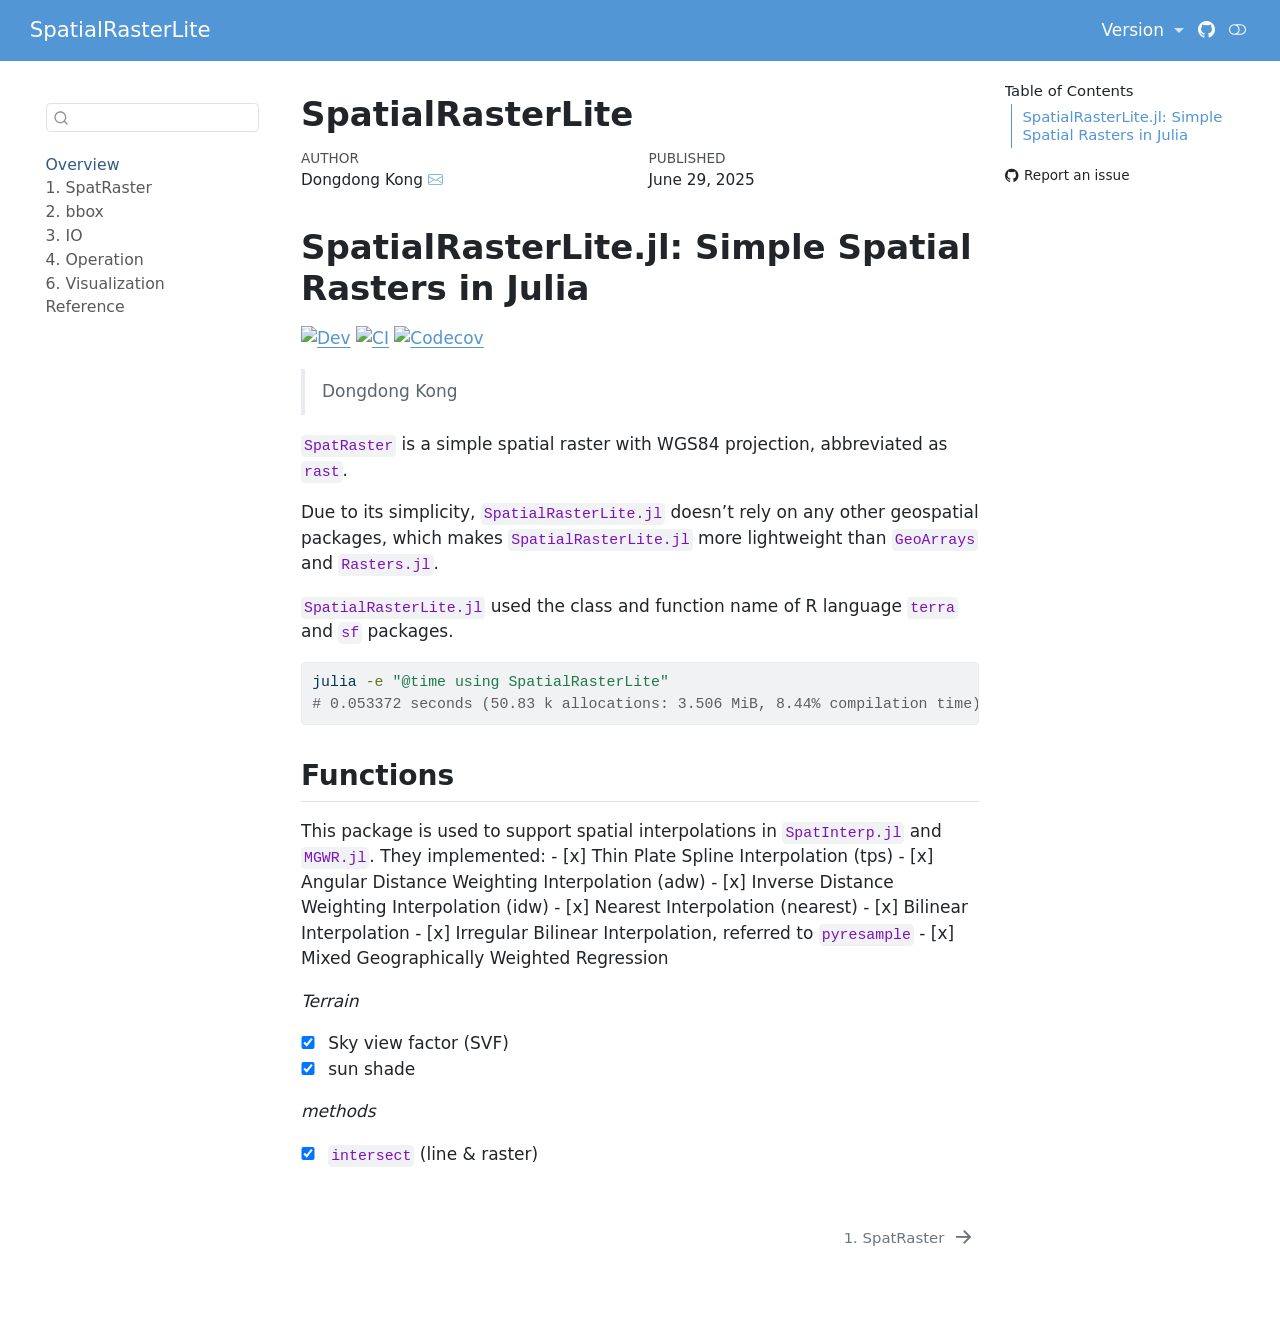
==== commit 0082e167: "build based on 88d64fb" ====
--- a/dev/index.html
+++ b/dev/index.html
@@ -2,7 +2,7 @@
 <html xmlns="http://www.w3.org/1999/xhtml" lang="en" xml:lang="en"><head>
 
 <meta charset="utf-8">
-<meta name="generator" content="quarto-1.8.25">
+<meta name="generator" content="quarto-1.9.38">
 
 <meta name="viewport" content="width=device-width, initial-scale=1.0, user-scalable=yes">
 
@@ -11,6 +11,9 @@
 
 <title>SpatialRasterLite</title>
 <style>
+/* Default styles provided by pandoc.
+** See https://pandoc.org/MANUAL.html#variables-for-html for config info.
+*/
 code{white-space: pre-wrap;}
 span.smallcaps{font-variant: small-caps;}
 div.columns{display: flex; gap: min(4vw, 1.5em);}
@@ -70,19 +73,18 @@
 <link href="./1-SpatRaster.html" rel="next">
 <script src="site_libs/quarto-html/quarto.js" type="module"></script>
 <script src="site_libs/quarto-html/tabsets/tabsets.js" type="module"></script>
-<script src="site_libs/quarto-html/axe/axe-check.js" type="module"></script>
 <script src="site_libs/quarto-html/popper.min.js"></script>
 <script src="site_libs/quarto-html/tippy.umd.min.js"></script>
 <script src="site_libs/quarto-html/anchor.min.js"></script>
 <link href="site_libs/quarto-html/tippy.css" rel="stylesheet">
-<link href="site_libs/quarto-html/quarto-syntax-highlighting-7b89279ff1a6dce999919e0e67d4d9ec.css" rel="stylesheet" class="quarto-color-scheme" id="quarto-text-highlighting-styles">
-<link href="site_libs/quarto-html/quarto-syntax-highlighting-dark-707d8167ce6003fca903bfe2be84ab7f.css" rel="stylesheet" class="quarto-color-scheme quarto-color-alternate" id="quarto-text-highlighting-styles">
-<link href="site_libs/quarto-html/quarto-syntax-highlighting-7b89279ff1a6dce999919e0e67d4d9ec.css" rel="stylesheet" class="quarto-color-scheme-extra" id="quarto-text-highlighting-styles">
+<link href="site_libs/quarto-html/quarto-syntax-highlighting-15634bcf2e68342d4ad2dfa704d543f6.css" rel="stylesheet" class="quarto-color-scheme" id="quarto-text-highlighting-styles">
+<link href="site_libs/quarto-html/quarto-syntax-highlighting-dark-0a6b7249c26820e032cb0bd839ff02b1.css" rel="stylesheet" class="quarto-color-scheme quarto-color-alternate" id="quarto-text-highlighting-styles">
+<link href="site_libs/quarto-html/quarto-syntax-highlighting-15634bcf2e68342d4ad2dfa704d543f6.css" rel="stylesheet" class="quarto-color-scheme-extra" id="quarto-text-highlighting-styles">
 <script src="site_libs/bootstrap/bootstrap.min.js"></script>
 <link href="site_libs/bootstrap/bootstrap-icons.css" rel="stylesheet">
-<link href="site_libs/bootstrap/bootstrap-9eef12e7c79e0a3043f45b553949e2bc.min.css" rel="stylesheet" append-hash="true" class="quarto-color-scheme" id="quarto-bootstrap" data-mode="light">
-<link href="site_libs/bootstrap/bootstrap-dark-d999e039b096b1848522e97d2d6cf19b.min.css" rel="stylesheet" append-hash="true" class="quarto-color-scheme quarto-color-alternate" id="quarto-bootstrap" data-mode="dark">
-<link href="site_libs/bootstrap/bootstrap-9eef12e7c79e0a3043f45b553949e2bc.min.css" rel="stylesheet" append-hash="true" class="quarto-color-scheme-extra" id="quarto-bootstrap" data-mode="light">
+<link href="site_libs/bootstrap/bootstrap-3c783a26b990b0a0438cc0f6bb36fd68.min.css" rel="stylesheet" append-hash="true" class="quarto-color-scheme" id="quarto-bootstrap" data-mode="light">
+<link href="site_libs/bootstrap/bootstrap-dark-e88e7fda9ecf262689f8c1ca6482b415.min.css" rel="stylesheet" append-hash="true" class="quarto-color-scheme quarto-color-alternate" id="quarto-bootstrap" data-mode="dark">
+<link href="site_libs/bootstrap/bootstrap-3c783a26b990b0a0438cc0f6bb36fd68.min.css" rel="stylesheet" append-hash="true" class="quarto-color-scheme-extra" id="quarto-bootstrap" data-mode="light">
 <script id="quarto-search-options" type="application/json">{
   "location": "sidebar",
   "copy-button": false,
@@ -385,8 +387,6 @@
     <nav class="navbar navbar-expand-lg " data-bs-theme="dark">
       <div class="navbar-container container-fluid">
       <div class="navbar-brand-container mx-auto">
-    <a href="./index.html" class="navbar-brand navbar-brand-logo">
-    </a>
     <a class="navbar-brand" href="./index.html">
     <span class="navbar-title">SpatialRasterLite</span>
     </a>
@@ -430,10 +430,6 @@
 <div id="quarto-content" class="quarto-container page-columns page-rows-contents page-layout-article page-navbar">
 <!-- sidebar -->
   <nav id="quarto-sidebar" class="sidebar collapse collapse-horizontal quarto-sidebar-collapse-item sidebar-navigation floating overflow-auto">
-    <div class="pt-lg-2 mt-2 text-left sidebar-header sidebar-header-stacked">
-      <a href="./index.html" class="sidebar-logo-link">
-      </a>
-      </div>
         <div class="mt-2 flex-shrink-0 align-items-center">
         <div class="sidebar-search">
         <div id="quarto-search" class="" title="Search"></div>
--- a/dev/site_libs/quarto-html/quarto-syntax-highlighting-15634bcf2e68342d4ad2dfa704d543f6.css
+++ b/dev/site_libs/quarto-html/quarto-syntax-highlighting-15634bcf2e68342d4ad2dfa704d543f6.css
@@ -0,0 +1,236 @@
+/* quarto syntax highlight colors */
+:root {
+  --quarto-hl-ot-color: #003B4F;
+  --quarto-hl-at-color: #657422;
+  --quarto-hl-ss-color: #20794D;
+  --quarto-hl-an-color: #5E5E5E;
+  --quarto-hl-fu-color: #4758AB;
+  --quarto-hl-st-color: #20794D;
+  --quarto-hl-cf-color: #003B4F;
+  --quarto-hl-op-color: #5E5E5E;
+  --quarto-hl-er-color: #AD0000;
+  --quarto-hl-bn-color: #AD0000;
+  --quarto-hl-al-color: #AD0000;
+  --quarto-hl-va-color: #111111;
+  --quarto-hl-bu-color: inherit;
+  --quarto-hl-ex-color: inherit;
+  --quarto-hl-pp-color: #AD0000;
+  --quarto-hl-in-color: #5E5E5E;
+  --quarto-hl-vs-color: #20794D;
+  --quarto-hl-wa-color: #5E5E5E;
+  --quarto-hl-do-color: #5E5E5E;
+  --quarto-hl-im-color: #00769E;
+  --quarto-hl-ch-color: #20794D;
+  --quarto-hl-dt-color: #AD0000;
+  --quarto-hl-fl-color: #AD0000;
+  --quarto-hl-co-color: #5E5E5E;
+  --quarto-hl-cv-color: #5E5E5E;
+  --quarto-hl-cn-color: #8f5902;
+  --quarto-hl-sc-color: #5E5E5E;
+  --quarto-hl-dv-color: #AD0000;
+  --quarto-hl-kw-color: #003B4F;
+}
+
+/* other quarto variables */
+:root {
+  --quarto-font-monospace: SFMono-Regular, Menlo, Monaco, Consolas, "Liberation Mono", "Courier New", monospace;
+}
+
+/* syntax highlight based on Pandoc's rules */
+pre > code.sourceCode > span {
+  color: #003B4F;
+}
+
+code.sourceCode > span {
+  color: #003B4F;
+}
+
+div.sourceCode,
+div.sourceCode pre.sourceCode {
+  color: #003B4F;
+}
+
+/* Normal */
+code span {
+  color: #003B4F;
+}
+
+/* Alert */
+code span.al {
+  color: #AD0000;
+  font-style: inherit;
+}
+
+/* Annotation */
+code span.an {
+  color: #5E5E5E;
+  font-style: inherit;
+}
+
+/* Attribute */
+code span.at {
+  color: #657422;
+  font-style: inherit;
+}
+
+/* BaseN */
+code span.bn {
+  color: #AD0000;
+  font-style: inherit;
+}
+
+/* BuiltIn */
+code span.bu {
+  font-style: inherit;
+}
+
+/* ControlFlow */
+code span.cf {
+  color: #003B4F;
+  font-weight: bold;
+  font-style: inherit;
+}
+
+/* Char */
+code span.ch {
+  color: #20794D;
+  font-style: inherit;
+}
+
+/* Constant */
+code span.cn {
+  color: #8f5902;
+  font-style: inherit;
+}
+
+/* Comment */
+code span.co {
+  color: #5E5E5E;
+  font-style: inherit;
+}
+
+/* CommentVar */
+code span.cv {
+  color: #5E5E5E;
+  font-style: italic;
+}
+
+/* Documentation */
+code span.do {
+  color: #5E5E5E;
+  font-style: italic;
+}
+
+/* DataType */
+code span.dt {
+  color: #AD0000;
+  font-style: inherit;
+}
+
+/* DecVal */
+code span.dv {
+  color: #AD0000;
+  font-style: inherit;
+}
+
+/* Error */
+code span.er {
+  color: #AD0000;
+  font-style: inherit;
+}
+
+/* Extension */
+code span.ex {
+  font-style: inherit;
+}
+
+/* Float */
+code span.fl {
+  color: #AD0000;
+  font-style: inherit;
+}
+
+/* Function */
+code span.fu {
+  color: #4758AB;
+  font-style: inherit;
+}
+
+/* Import */
+code span.im {
+  color: #00769E;
+  font-style: inherit;
+}
+
+/* Information */
+code span.in {
+  color: #5E5E5E;
+  font-style: inherit;
+}
+
+/* Keyword */
+code span.kw {
+  color: #003B4F;
+  font-weight: bold;
+  font-style: inherit;
+}
+
+/* Operator */
+code span.op {
+  color: #5E5E5E;
+  font-style: inherit;
+}
+
+/* Other */
+code span.ot {
+  color: #003B4F;
+  font-style: inherit;
+}
+
+/* Preprocessor */
+code span.pp {
+  color: #AD0000;
+  font-style: inherit;
+}
+
+/* SpecialChar */
+code span.sc {
+  color: #5E5E5E;
+  font-style: inherit;
+}
+
+/* SpecialString */
+code span.ss {
+  color: #20794D;
+  font-style: inherit;
+}
+
+/* String */
+code span.st {
+  color: #20794D;
+  font-style: inherit;
+}
+
+/* Variable */
+code span.va {
+  color: #111111;
+  font-style: inherit;
+}
+
+/* VerbatimString */
+code span.vs {
+  color: #20794D;
+  font-style: inherit;
+}
+
+/* Warning */
+code span.wa {
+  color: #5E5E5E;
+  font-style: italic;
+}
+
+.prevent-inlining {
+  content: "</";
+}
+
+/*# sourceMappingURL=f23921c56f73e400b49028c9186a1aa0.css.map */
--- a/dev/site_libs/quarto-html/quarto-syntax-highlighting-dark-0a6b7249c26820e032cb0bd839ff02b1.css
+++ b/dev/site_libs/quarto-html/quarto-syntax-highlighting-dark-0a6b7249c26820e032cb0bd839ff02b1.css
@@ -0,0 +1,219 @@
+/* quarto syntax highlight colors */
+:root {
+  --quarto-hl-al-color: #f07178;
+  --quarto-hl-an-color: #d4d0ab;
+  --quarto-hl-at-color: #00e0e0;
+  --quarto-hl-bn-color: #d4d0ab;
+  --quarto-hl-bu-color: #abe338;
+  --quarto-hl-ch-color: #abe338;
+  --quarto-hl-co-color: #f8f8f2;
+  --quarto-hl-cv-color: #ffd700;
+  --quarto-hl-cn-color: #ffd700;
+  --quarto-hl-cf-color: #ffa07a;
+  --quarto-hl-dt-color: #ffa07a;
+  --quarto-hl-dv-color: #d4d0ab;
+  --quarto-hl-do-color: #f8f8f2;
+  --quarto-hl-er-color: #f07178;
+  --quarto-hl-ex-color: #00e0e0;
+  --quarto-hl-fl-color: #d4d0ab;
+  --quarto-hl-fu-color: #ffa07a;
+  --quarto-hl-im-color: #abe338;
+  --quarto-hl-in-color: #d4d0ab;
+  --quarto-hl-kw-color: #ffa07a;
+  --quarto-hl-op-color: #ffa07a;
+  --quarto-hl-ot-color: #00e0e0;
+  --quarto-hl-pp-color: #dcc6e0;
+  --quarto-hl-re-color: #00e0e0;
+  --quarto-hl-sc-color: #abe338;
+  --quarto-hl-ss-color: #abe338;
+  --quarto-hl-st-color: #abe338;
+  --quarto-hl-va-color: #00e0e0;
+  --quarto-hl-vs-color: #abe338;
+  --quarto-hl-wa-color: #dcc6e0;
+}
+
+/* other quarto variables */
+:root {
+  --quarto-font-monospace: SFMono-Regular, Menlo, Monaco, Consolas, "Liberation Mono", "Courier New", monospace;
+}
+
+/* syntax highlight based on Pandoc's rules */
+pre > code.sourceCode > span {
+  color: #f8f8f2;
+}
+
+code.sourceCode > span {
+  color: #f8f8f2;
+}
+
+div.sourceCode,
+div.sourceCode pre.sourceCode {
+  color: #f8f8f2;
+}
+
+/* Normal */
+code span {
+  color: #f8f8f2;
+}
+
+/* Alert */
+code span.al {
+  color: #f07178;
+}
+
+/* Annotation */
+code span.an {
+  color: #d4d0ab;
+}
+
+/* Attribute */
+code span.at {
+  color: #00e0e0;
+}
+
+/* BaseN */
+code span.bn {
+  color: #d4d0ab;
+}
+
+/* BuiltIn */
+code span.bu {
+  color: #abe338;
+}
+
+/* ControlFlow */
+code span.cf {
+  font-weight: bold;
+  color: #ffa07a;
+}
+
+/* Char */
+code span.ch {
+  color: #abe338;
+}
+
+/* Constant */
+code span.cn {
+  color: #ffd700;
+}
+
+/* Comment */
+code span.co {
+  font-style: italic;
+  color: #f8f8f2;
+}
+
+/* CommentVar */
+code span.cv {
+  color: #ffd700;
+}
+
+/* Documentation */
+code span.do {
+  color: #f8f8f2;
+}
+
+/* DataType */
+code span.dt {
+  color: #ffa07a;
+}
+
+/* DecVal */
+code span.dv {
+  color: #d4d0ab;
+}
+
+/* Error */
+code span.er {
+  color: #f07178;
+  text-decoration: underline;
+}
+
+/* Extension */
+code span.ex {
+  font-weight: bold;
+  color: #00e0e0;
+}
+
+/* Float */
+code span.fl {
+  color: #d4d0ab;
+}
+
+/* Function */
+code span.fu {
+  color: #ffa07a;
+}
+
+/* Import */
+code span.im {
+  color: #abe338;
+}
+
+/* Information */
+code span.in {
+  color: #d4d0ab;
+}
+
+/* Keyword */
+code span.kw {
+  font-weight: bold;
+  color: #ffa07a;
+}
+
+/* Operator */
+code span.op {
+  color: #ffa07a;
+}
+
+/* Other */
+code span.ot {
+  color: #00e0e0;
+}
+
+/* Preprocessor */
+code span.pp {
+  color: #dcc6e0;
+}
+
+/* RegionMarker */
+code span.re {
+  background-color: #f8f8f2;
+  color: #00e0e0;
+}
+
+/* SpecialChar */
+code span.sc {
+  color: #abe338;
+}
+
+/* SpecialString */
+code span.ss {
+  color: #abe338;
+}
+
+/* String */
+code span.st {
+  color: #abe338;
+}
+
+/* Variable */
+code span.va {
+  color: #00e0e0;
+}
+
+/* VerbatimString */
+code span.vs {
+  color: #abe338;
+}
+
+/* Warning */
+code span.wa {
+  color: #dcc6e0;
+}
+
+.prevent-inlining {
+  content: "</";
+}
+
+/*# sourceMappingURL=175367c052bafc98bd680af3479823f0.css.map */
--- a/dev/site_libs/quarto-html/quarto-syntax-highlighting-15634bcf2e68342d4ad2dfa704d543f6.css
+++ b/dev/site_libs/quarto-html/quarto-syntax-highlighting-15634bcf2e68342d4ad2dfa704d543f6.css
@@ -0,0 +1,236 @@
+/* quarto syntax highlight colors */
+:root {
+  --quarto-hl-ot-color: #003B4F;
+  --quarto-hl-at-color: #657422;
+  --quarto-hl-ss-color: #20794D;
+  --quarto-hl-an-color: #5E5E5E;
+  --quarto-hl-fu-color: #4758AB;
+  --quarto-hl-st-color: #20794D;
+  --quarto-hl-cf-color: #003B4F;
+  --quarto-hl-op-color: #5E5E5E;
+  --quarto-hl-er-color: #AD0000;
+  --quarto-hl-bn-color: #AD0000;
+  --quarto-hl-al-color: #AD0000;
+  --quarto-hl-va-color: #111111;
+  --quarto-hl-bu-color: inherit;
+  --quarto-hl-ex-color: inherit;
+  --quarto-hl-pp-color: #AD0000;
+  --quarto-hl-in-color: #5E5E5E;
+  --quarto-hl-vs-color: #20794D;
+  --quarto-hl-wa-color: #5E5E5E;
+  --quarto-hl-do-color: #5E5E5E;
+  --quarto-hl-im-color: #00769E;
+  --quarto-hl-ch-color: #20794D;
+  --quarto-hl-dt-color: #AD0000;
+  --quarto-hl-fl-color: #AD0000;
+  --quarto-hl-co-color: #5E5E5E;
+  --quarto-hl-cv-color: #5E5E5E;
+  --quarto-hl-cn-color: #8f5902;
+  --quarto-hl-sc-color: #5E5E5E;
+  --quarto-hl-dv-color: #AD0000;
+  --quarto-hl-kw-color: #003B4F;
+}
+
+/* other quarto variables */
+:root {
+  --quarto-font-monospace: SFMono-Regular, Menlo, Monaco, Consolas, "Liberation Mono", "Courier New", monospace;
+}
+
+/* syntax highlight based on Pandoc's rules */
+pre > code.sourceCode > span {
+  color: #003B4F;
+}
+
+code.sourceCode > span {
+  color: #003B4F;
+}
+
+div.sourceCode,
+div.sourceCode pre.sourceCode {
+  color: #003B4F;
+}
+
+/* Normal */
+code span {
+  color: #003B4F;
+}
+
+/* Alert */
+code span.al {
+  color: #AD0000;
+  font-style: inherit;
+}
+
+/* Annotation */
+code span.an {
+  color: #5E5E5E;
+  font-style: inherit;
+}
+
+/* Attribute */
+code span.at {
+  color: #657422;
+  font-style: inherit;
+}
+
+/* BaseN */
+code span.bn {
+  color: #AD0000;
+  font-style: inherit;
+}
+
+/* BuiltIn */
+code span.bu {
+  font-style: inherit;
+}
+
+/* ControlFlow */
+code span.cf {
+  color: #003B4F;
+  font-weight: bold;
+  font-style: inherit;
+}
+
+/* Char */
+code span.ch {
+  color: #20794D;
+  font-style: inherit;
+}
+
+/* Constant */
+code span.cn {
+  color: #8f5902;
+  font-style: inherit;
+}
+
+/* Comment */
+code span.co {
+  color: #5E5E5E;
+  font-style: inherit;
+}
+
+/* CommentVar */
+code span.cv {
+  color: #5E5E5E;
+  font-style: italic;
+}
+
+/* Documentation */
+code span.do {
+  color: #5E5E5E;
+  font-style: italic;
+}
+
+/* DataType */
+code span.dt {
+  color: #AD0000;
+  font-style: inherit;
+}
+
+/* DecVal */
+code span.dv {
+  color: #AD0000;
+  font-style: inherit;
+}
+
+/* Error */
+code span.er {
+  color: #AD0000;
+  font-style: inherit;
+}
+
+/* Extension */
+code span.ex {
+  font-style: inherit;
+}
+
+/* Float */
+code span.fl {
+  color: #AD0000;
+  font-style: inherit;
+}
+
+/* Function */
+code span.fu {
+  color: #4758AB;
+  font-style: inherit;
+}
+
+/* Import */
+code span.im {
+  color: #00769E;
+  font-style: inherit;
+}
+
+/* Information */
+code span.in {
+  color: #5E5E5E;
+  font-style: inherit;
+}
+
+/* Keyword */
+code span.kw {
+  color: #003B4F;
+  font-weight: bold;
+  font-style: inherit;
+}
+
+/* Operator */
+code span.op {
+  color: #5E5E5E;
+  font-style: inherit;
+}
+
+/* Other */
+code span.ot {
+  color: #003B4F;
+  font-style: inherit;
+}
+
+/* Preprocessor */
+code span.pp {
+  color: #AD0000;
+  font-style: inherit;
+}
+
+/* SpecialChar */
+code span.sc {
+  color: #5E5E5E;
+  font-style: inherit;
+}
+
+/* SpecialString */
+code span.ss {
+  color: #20794D;
+  font-style: inherit;
+}
+
+/* String */
+code span.st {
+  color: #20794D;
+  font-style: inherit;
+}
+
+/* Variable */
+code span.va {
+  color: #111111;
+  font-style: inherit;
+}
+
+/* VerbatimString */
+code span.vs {
+  color: #20794D;
+  font-style: inherit;
+}
+
+/* Warning */
+code span.wa {
+  color: #5E5E5E;
+  font-style: italic;
+}
+
+.prevent-inlining {
+  content: "</";
+}
+
+/*# sourceMappingURL=f23921c56f73e400b49028c9186a1aa0.css.map */
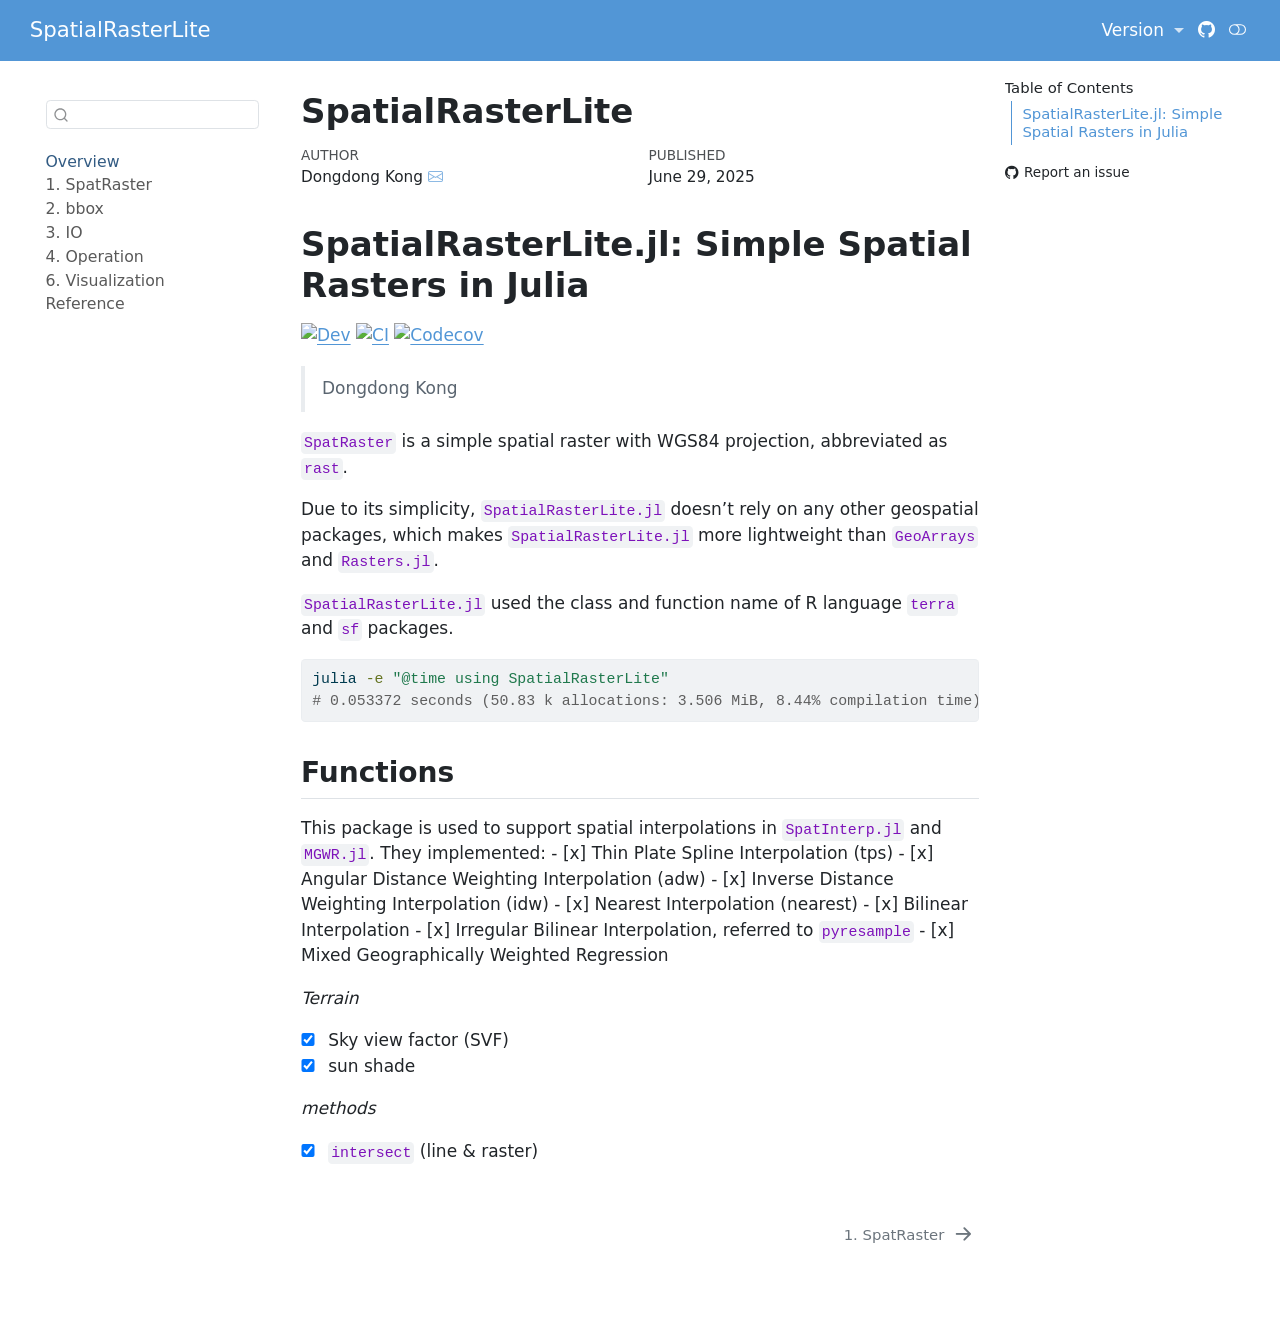
==== commit 1400b4c5: "build based on ee9e0c7" ====
--- a/dev/index.html
+++ b/dev/index.html
@@ -2,7 +2,7 @@
 <html xmlns="http://www.w3.org/1999/xhtml" lang="en" xml:lang="en"><head>
 
 <meta charset="utf-8">
-<meta name="generator" content="quarto-1.9.38">
+<meta name="generator" content="quarto-1.11.9">
 
 <meta name="viewport" content="width=device-width, initial-scale=1.0, user-scalable=yes">
 
@@ -14,10 +14,13 @@
 /* Default styles provided by pandoc.
 ** See https://pandoc.org/MANUAL.html#variables-for-html for config info.
 */
-code{white-space: pre-wrap;}
 span.smallcaps{font-variant: small-caps;}
-div.columns{display: flex; gap: min(4vw, 1.5em);}
-div.column{flex: auto; overflow-x: auto;}
+div.columns{display: flex; gap: 1.5em;}
+div.column{flex: auto;}
+@media screen {
+div.columns{gap: min(4vw, 1.5em);}
+div.column{overflow-x: auto;}
+}
 div.hanging-indent{margin-left: 1.5em; text-indent: -1.5em;}
 ul.task-list{list-style: none;}
 ul.task-list li input[type="checkbox"] {
@@ -73,18 +76,19 @@
 <link href="./1-SpatRaster.html" rel="next">
 <script src="site_libs/quarto-html/quarto.js" type="module"></script>
 <script src="site_libs/quarto-html/tabsets/tabsets.js" type="module"></script>
+<script src="site_libs/quarto-html/scrollable-regions/scrollable-regions.js" type="module"></script>
 <script src="site_libs/quarto-html/popper.min.js"></script>
 <script src="site_libs/quarto-html/tippy.umd.min.js"></script>
 <script src="site_libs/quarto-html/anchor.min.js"></script>
 <link href="site_libs/quarto-html/tippy.css" rel="stylesheet">
-<link href="site_libs/quarto-html/quarto-syntax-highlighting-15634bcf2e68342d4ad2dfa704d543f6.css" rel="stylesheet" class="quarto-color-scheme" id="quarto-text-highlighting-styles">
-<link href="site_libs/quarto-html/quarto-syntax-highlighting-dark-0a6b7249c26820e032cb0bd839ff02b1.css" rel="stylesheet" class="quarto-color-scheme quarto-color-alternate" id="quarto-text-highlighting-styles">
-<link href="site_libs/quarto-html/quarto-syntax-highlighting-15634bcf2e68342d4ad2dfa704d543f6.css" rel="stylesheet" class="quarto-color-scheme-extra" id="quarto-text-highlighting-styles">
+<link href="site_libs/quarto-html/quarto-syntax-highlighting-63b5708e65d6cd79cd7618c58d0c21e7.css" rel="stylesheet" class="quarto-color-scheme" id="quarto-text-highlighting-styles">
+<link href="site_libs/quarto-html/quarto-syntax-highlighting-dark-447e42e69aaa9833c0ba1b986f430b20.css" rel="stylesheet" class="quarto-color-scheme quarto-color-alternate" id="quarto-text-highlighting-styles">
+<link href="site_libs/quarto-html/quarto-syntax-highlighting-63b5708e65d6cd79cd7618c58d0c21e7.css" rel="stylesheet" class="quarto-color-scheme-extra" id="quarto-text-highlighting-styles">
 <script src="site_libs/bootstrap/bootstrap.min.js"></script>
 <link href="site_libs/bootstrap/bootstrap-icons.css" rel="stylesheet">
-<link href="site_libs/bootstrap/bootstrap-3c783a26b990b0a0438cc0f6bb36fd68.min.css" rel="stylesheet" append-hash="true" class="quarto-color-scheme" id="quarto-bootstrap" data-mode="light">
-<link href="site_libs/bootstrap/bootstrap-dark-e88e7fda9ecf262689f8c1ca6482b415.min.css" rel="stylesheet" append-hash="true" class="quarto-color-scheme quarto-color-alternate" id="quarto-bootstrap" data-mode="dark">
-<link href="site_libs/bootstrap/bootstrap-3c783a26b990b0a0438cc0f6bb36fd68.min.css" rel="stylesheet" append-hash="true" class="quarto-color-scheme-extra" id="quarto-bootstrap" data-mode="light">
+<link href="site_libs/bootstrap/bootstrap-95fe126182e3a81314d2f52939c3190b.min.css" rel="stylesheet" append-hash="true" class="quarto-color-scheme" id="quarto-bootstrap" data-mode="light">
+<link href="site_libs/bootstrap/bootstrap-dark-94c981ccab7d393e775641ff77deb886.min.css" rel="stylesheet" append-hash="true" class="quarto-color-scheme quarto-color-alternate" id="quarto-bootstrap" data-mode="dark">
+<link href="site_libs/bootstrap/bootstrap-95fe126182e3a81314d2f52939c3190b.min.css" rel="stylesheet" append-hash="true" class="quarto-color-scheme-extra" id="quarto-bootstrap" data-mode="light">
 <script id="quarto-search-options" type="application/json">{
   "location": "sidebar",
   "copy-button": false,
@@ -218,7 +222,7 @@
 <meta name="twitter:card" content="summary">
 </head>
 
-<body class="nav-sidebar floating nav-fixed quarto-light"><script id="quarto-html-before-body" type="application/javascript">
+<body class="nav-sidebar floating nav-fixed quarto-light"><a id="quarto-skip-link" class="visually-hidden-focusable" href="#quarto-document-content">Skip to main content</a><script id="quarto-html-before-body" type="application/javascript">
     const toggleBodyColorMode = (bsSheetEl) => {
       const mode = bsSheetEl.getAttribute("data-mode");
       const bodyEl = window.document.querySelector("body");
@@ -241,6 +245,7 @@
       for (let i=0; i < toggles.length; i++) {
         const toggle = toggles[i];
         if (toggle) {
+          toggle.setAttribute("aria-checked", alternate ? "true" : "false");
           if (alternate) {
             toggle.classList.add("alternate");
           } else {
@@ -270,13 +275,19 @@
       manageTransitions('#quarto-margin-sidebar .nav-link', true);
       // Switch the toggles
       setColorSchemeToggle(alternate)
-      // Hack to workaround the fact that safari doesn't
-      // properly recolor the scrollbar when toggling (#1455)
+    }
+    // Hack to workaround the fact that safari doesn't
+    // properly recolor the scrollbar when toggling (#1455).
+    // Not run on load: stylesheets are set before first paint there, and
+    // scrolling would undo the scroll to a URL fragment (#14973).
+    // The one pixel nudge keeps the reader where they were.
+    const refreshSafariScrollbar = () => {
       if (navigator.userAgent.indexOf('Safari') > 0 && navigator.userAgent.indexOf('Chrome') == -1) {
         manageTransitions("body", false);
-        window.scrollTo(0, 1);
+        const scrollY = window.scrollY;
+        window.scrollTo(0, scrollY > 0 ? scrollY - 1 : 1);
         setTimeout(() => {
-          window.scrollTo(0, 0);
+          window.scrollTo(0, scrollY);
           manageTransitions("body", true);
         }, 40);
       }
@@ -370,6 +381,7 @@
       // Read the current dark / light value
       let toAlternate = !hasAlternateSentinel();
       toggleColorMode(toAlternate);
+      refreshSafariScrollbar();
       setStyleSentinel(toAlternate);
       toggleGiscusIfUsed(toAlternate, darkModeDefault);
       window.dispatchEvent(new Event('resize'));
@@ -384,14 +396,14 @@
 
 <div id="quarto-search-results"></div>
   <header id="quarto-header" class="headroom fixed-top">
-    <nav class="navbar navbar-expand-lg " data-bs-theme="dark">
+    <nav class="navbar navbar-expand-lg " data-bs-theme="dark" aria-label="Site">
       <div class="navbar-container container-fluid">
       <div class="navbar-brand-container mx-auto">
     <a class="navbar-brand" href="./index.html">
     <span class="navbar-title">SpatialRasterLite</span>
     </a>
   </div>
-          <button class="navbar-toggler" type="button" data-bs-toggle="collapse" data-bs-target="#navbarCollapse" aria-controls="navbarCollapse" role="menu" aria-expanded="false" aria-label="Toggle navigation" onclick="if (window.quartoToggleHeadroom) { window.quartoToggleHeadroom(); }">
+          <button class="navbar-toggler" type="button" data-bs-toggle="collapse" data-bs-target="#navbarCollapse" aria-controls="navbarCollapse" aria-expanded="false" aria-label="Toggle navigation" onclick="if (window.quartoToggleHeadroom) { window.quartoToggleHeadroom(); }">
   <span class="navbar-toggler-icon"></span>
 </button>
           <div class="collapse navbar-collapse" id="navbarCollapse">
@@ -408,17 +420,17 @@
           </div> <!-- /navcollapse -->
             <div class="quarto-navbar-tools">
     <a href="https://github.com/jl-pkgs/SpatialRasterLite.jl" title="Source Code" class="quarto-navigation-tool px-1" aria-label="Source Code"><i class="bi bi-github"></i></a>
-  <a href="" class="quarto-color-scheme-toggle quarto-navigation-tool  px-1" onclick="window.quartoToggleColorScheme(); return false;" title="Toggle dark mode"><i class="bi"></i></a>
+  <button type="button" role="switch" aria-checked="false" class="quarto-color-scheme-toggle quarto-navigation-tool  px-1" onclick="window.quartoToggleColorScheme(); return false;" title="Toggle dark mode" aria-label="Toggle dark mode"><i class="bi"></i></button>
 </div>
       </div> <!-- /container-fluid -->
     </nav>
-  <nav class="quarto-secondary-nav">
+  <nav class="quarto-secondary-nav" aria-label="Toolbar">
     <div class="container-fluid d-flex">
       <button type="button" class="quarto-btn-toggle btn" data-bs-toggle="collapse" role="button" data-bs-target=".quarto-sidebar-collapse-item" aria-controls="quarto-sidebar" aria-expanded="false" aria-label="Toggle sidebar navigation" onclick="if (window.quartoToggleHeadroom) { window.quartoToggleHeadroom(); }">
         <i class="bi bi-layout-text-sidebar-reverse"></i>
       </button>
-        <nav class="quarto-page-breadcrumbs" aria-label="breadcrumb"><ol class="breadcrumb"><li class="breadcrumb-item"><a href="./index.html"><span class="chapter-title">Overview</span></a></li></ol></nav>
-        <a class="flex-grow-1" role="navigation" data-bs-toggle="collapse" data-bs-target=".quarto-sidebar-collapse-item" aria-controls="quarto-sidebar" aria-expanded="false" aria-label="Toggle sidebar navigation" onclick="if (window.quartoToggleHeadroom) { window.quartoToggleHeadroom(); }">      
+        <nav class="quarto-page-breadcrumbs" aria-label="Breadcrumbs"><ol class="breadcrumb"><li class="breadcrumb-item"><a href="./index.html"><span class="chapter-title">Overview</span></a></li></ol></nav>
+        <a class="flex-grow-1" data-bs-toggle="collapse" data-bs-target=".quarto-sidebar-collapse-item" onclick="if (window.quartoToggleHeadroom) { window.quartoToggleHeadroom(); }">      
         </a>
       <button type="button" class="btn quarto-search-button" aria-label="Search" onclick="window.quartoOpenSearch();">
         <i class="bi bi-search"></i>
@@ -429,7 +441,7 @@
 <!-- content -->
 <div id="quarto-content" class="quarto-container page-columns page-rows-contents page-layout-article page-navbar">
 <!-- sidebar -->
-  <nav id="quarto-sidebar" class="sidebar collapse collapse-horizontal quarto-sidebar-collapse-item sidebar-navigation floating overflow-auto">
+  <nav id="quarto-sidebar" class="sidebar collapse collapse-horizontal quarto-sidebar-collapse-item sidebar-navigation floating overflow-auto" aria-label="Section">
         <div class="mt-2 flex-shrink-0 align-items-center">
         <div class="sidebar-search">
         <div id="quarto-search" class="" title="Search"></div>
@@ -478,7 +490,7 @@
 <div id="quarto-sidebar-glass" class="quarto-sidebar-collapse-item" data-bs-toggle="collapse" data-bs-target=".quarto-sidebar-collapse-item"></div>
 <!-- margin-sidebar -->
     <div id="quarto-margin-sidebar" class="sidebar margin-sidebar">
-        <nav id="TOC" role="doc-toc" class="toc-active">
+        <nav id="TOC" role="doc-toc" aria-labelledby="toc-title" class="toc-active">
     <h2 id="toc-title">Table of Contents</h2>
    
   <ul>
@@ -490,7 +502,7 @@
 <div class="toc-actions"><ul><li><a href="https://github.com/jl-pkgs/SpatialRasterLite.jl/issues/new" class="toc-action"><i class="bi bi-github"></i>Report an issue</a></li></ul></div></nav>
     </div>
 <!-- main -->
-<main class="content" id="quarto-document-content">
+<main class="content" id="quarto-document-content" tabindex="-1">
 
 
 <header id="title-block-header" class="quarto-title-block default">
@@ -558,15 +570,50 @@
   window.document.addEventListener("DOMContentLoaded", function (event) {
     // Ensure there is a toggle, if there isn't float one in the top right
     if (window.document.querySelector('.quarto-color-scheme-toggle') === null) {
-      const a = window.document.createElement('a');
-      a.classList.add('top-right');
-      a.classList.add('quarto-color-scheme-toggle');
-      a.href = "";
-      a.onclick = function() { try { window.quartoToggleColorScheme(); } catch {} return false; };
+      const toggle = window.document.createElement('button');
+      toggle.type = "button";
+      toggle.setAttribute("role", "switch");
+      toggle.setAttribute("aria-checked", "false");
+      toggle.classList.add('top-right');
+      toggle.classList.add('quarto-color-scheme-toggle');
+      toggle.setAttribute("aria-label", "Toggle dark mode");
+      toggle.onclick = function() { try { window.quartoToggleColorScheme(); } catch {} return false; };
       const i = window.document.createElement("i");
       i.classList.add('bi');
-      a.appendChild(i);
-      window.document.body.appendChild(a);
+      toggle.appendChild(i);
+      // Put the toggle in a landmark of its own, so that landmark navigation
+      // can reach it.
+      //
+      // The container is always a fresh direct child of body, and the toggle is
+      // never moved into page furniture that the theme or the author controls.
+      // The toggle is positioned against the page, so any ancestor that
+      // establishes a containing block captures it: a positioned element or a
+      // grid for position: absolute, and transform, filter, will-change or
+      // contain for position: fixed. A direct child of body has none of these
+      // to inherit, and the shift when one appears is silent and visual.
+      //
+      // ARIA says a document should have at most one banner, and axe reports a
+      // duplicate whether or not the banners carry distinct labels. So use a
+      // header when the page has no banner yet, and a named region otherwise.
+      //
+      // A header is a banner wherever it sits, unless it is inside sectioning
+      // content, so this cannot just look at the children of body: a custom
+      // page layout wraps the title block header in a plain div. An explicit
+      // role="banner" always counts.
+      const sectioning = 'article, aside, main, nav, section, [role="article"], [role="complementary"], [role="main"], [role="navigation"], [role="region"]';
+      const hasBanner = Array.from(
+        window.document.querySelectorAll('header:not([role]), [role="banner"]')
+      ).some(function(el) {
+        return el.hasAttribute("role") || el.closest(sectioning) === null;
+      });
+      const container = window.document.createElement(hasBanner ? "div" : "header");
+      if (hasBanner) {
+        container.setAttribute("role", "region");
+        container.setAttribute("aria-label", "Toggle dark mode");
+      }
+      container.classList.add('quarto-color-scheme-toggle-container');
+      container.appendChild(toggle);
+      window.document.body.appendChild(container);
     }
     setColorSchemeToggle(hasAlternateSentinel())
     const icon = "";
@@ -645,7 +692,8 @@
           return filterRegex.test(href) || localhostRegex.test(href) || mailtoRegex.test(href);
       }
       // Inspect non-navigation links and adorn them if external
-     var links = window.document.querySelectorAll('a[href]:not(.nav-link):not(.navbar-brand):not(.toc-action):not(.sidebar-link):not(.sidebar-item-toggle):not(.pagination-link):not(.no-external):not([aria-hidden]):not(.dropdown-item):not(.quarto-navigation-tool):not(.about-link)');
+      window.quartoDecorateExternalLinks = function (root) {
+     var links = (root || window.document).querySelectorAll('a[href]:not(.nav-link):not(.navbar-brand):not(.toc-action):not(.sidebar-link):not(.sidebar-item-toggle):not(.pagination-link):not(.no-external):not([aria-hidden]):not(.dropdown-item):not(.quarto-navigation-tool):not(.about-link)');
       for (var i=0; i<links.length; i++) {
         const link = links[i];
         if (!isInternal(link.href)) {
@@ -654,8 +702,69 @@
           if (link.dataset.originalHref !== undefined) {
             link.href = link.dataset.originalHref;
           }
-        }
-      }
+          if (!link.classList.contains('no-external-icon')) {
+          }
+        }
+      }
+      };
+      window.quartoDecorateExternalLinks(window.document);
+    // Esc closes the popup (WCAG 1.4.13) and focus leaving both trigger and
+    // popup closes it (WCAG 2.4.11); tippy handles neither for interactive popups.
+    const hideOnEscAndFocusOut = {
+      name: 'hideOnEscAndFocusOut',
+      defaultValue: true,
+      fn(instance) {
+        const dismiss = () => {
+          // A show scheduled by the trigger delay would otherwise reopen it
+          instance.clearDelayTimeouts();
+          instance.hide();
+        };
+        const onKeyDown = (event) => {
+          if (event.key !== 'Escape') {
+            return;
+          }
+          // Keep Esc from also reaching page handlers (e.g. reveal.js overview),
+          // except an open reveal.js slide menu, which Esc should close too.
+          // The menu handles keys only when its keyboard option is on.
+          const menuHandlesEsc = window.Reveal?.getPlugin?.('menu')?.isOpen() &&
+            window.Reveal.getConfig().menu?.keyboard !== false;
+          if (!menuHandlesEsc) {
+            event.stopPropagation();
+          }
+          if (instance.popper.contains(window.document.activeElement)) {
+            // Disabled while refocusing so the focus trigger does not reopen it
+            instance.disable();
+            instance.reference.focus();
+            instance.enable();
+          }
+          dismiss();
+        };
+        const onFocusOut = (event) => {
+          const target = event.relatedTarget;
+          if (target && !instance.reference.contains(target) &&
+              !instance.popper.contains(target)) {
+            dismiss();
+          }
+        };
+        // On the trigger too: a click trigger (code-annotations: select) has no
+        // blur handling. Attached for the instance's lifetime so leaving the
+        // trigger also cancels a show still pending on the trigger delay.
+        instance.reference.addEventListener('focusout', onFocusOut);
+        return {
+          onShow() {
+            window.document.addEventListener('keydown', onKeyDown, true);
+            instance.popper.addEventListener('focusout', onFocusOut);
+          },
+          onHide() {
+            window.document.removeEventListener('keydown', onKeyDown, true);
+            instance.popper.removeEventListener('focusout', onFocusOut);
+          },
+          onDestroy() {
+            instance.reference.removeEventListener('focusout', onFocusOut);
+          },
+        };
+      },
+    };
     function tippyHover(el, contentFn, onTriggerFn, onUntriggerFn) {
       const config = {
         allowHTML: true,
@@ -669,6 +778,7 @@
         interactiveBorder: 10,
         theme: 'quarto',
         placement: 'bottom-start',
+        plugins: [hideOnEscAndFocusOut],
       };
       if (contentFn) {
         config.content = contentFn;
@@ -831,44 +941,54 @@
           const lineIds = lines.map((line) => {
             return targetCell + "-" + line;
           })
-          let top = null;
-          let height = null;
-          let parent = null;
+          // Each band is positioned against its own containing block, which is
+          // not the offsetParent of the lines, so place it from client rects.
+          const placeBand = (band, firstEl, lastEl, codeBlock) => {
+            const container = band.offsetParent;
+            if (container === null) {
+              return;
+            }
+            const containerRect = container.getBoundingClientRect();
+            // Reveal.js scales slides with a transform, so convert client
+            // pixels back to the CSS pixels of the container.
+            const scale = containerRect.height / container.offsetHeight || 1;
+            const firstRect = firstEl.getBoundingClientRect();
+            const lastRect = lastEl.getBoundingClientRect();
+            const top = (firstRect.top - containerRect.top) / scale - container.clientTop + container.scrollTop;
+            const height = (lastRect.bottom - firstRect.top) / scale;
+            band.style.top = top - 2 + "px";
+            band.style.height = height + 4 + "px";
+            if (codeBlock) {
+              // Without the copy button wrapper, the containing block is wider
+              // than the code block, so span the code block explicitly.
+              const blockRect = codeBlock.getBoundingClientRect();
+              band.style.left = (blockRect.left - containerRect.left) / scale - container.clientLeft + container.scrollLeft + "px";
+              band.style.width = blockRect.width / scale + "px";
+            }
+          };
           if (lineIds.length > 0) {
-              //compute the position of the single el (top and bottom and make a div)
-              const el = window.document.getElementById(lineIds[0]);
-              top = el.offsetTop;
-              height = el.offsetHeight;
-              parent = el.parentElement.parentElement;
-            if (lineIds.length > 1) {
-              const lastEl = window.document.getElementById(lineIds[lineIds.length - 1]);
-              const bottom = lastEl.offsetTop + lastEl.offsetHeight;
-              height = bottom - top;
+            const el = window.document.getElementById(lineIds[0]);
+            const lastEl = window.document.getElementById(lineIds[lineIds.length - 1]);
+            const parent = el.parentElement.parentElement;
+            // cook up a div (if necessary) and position it
+            let div = window.document.getElementById("code-annotation-line-highlight");
+            if (div === null) {
+              div = window.document.createElement("div");
+              div.setAttribute("id", "code-annotation-line-highlight");
+              div.style.position = 'absolute';
+              parent.appendChild(div);
             }
-            if (top !== null && height !== null && parent !== null) {
-              // cook up a div (if necessary) and position it 
-              let div = window.document.getElementById("code-annotation-line-highlight");
-              if (div === null) {
-                div = window.document.createElement("div");
-                div.setAttribute("id", "code-annotation-line-highlight");
-                div.style.position = 'absolute';
-                parent.appendChild(div);
-              }
-              div.style.top = top - 2 + "px";
-              div.style.height = height + 4 + "px";
-              div.style.left = 0;
-              let gutterDiv = window.document.getElementById("code-annotation-line-highlight-gutter");
-              if (gutterDiv === null) {
-                gutterDiv = window.document.createElement("div");
-                gutterDiv.setAttribute("id", "code-annotation-line-highlight-gutter");
-                gutterDiv.style.position = 'absolute';
-                const codeCell = window.document.getElementById(targetCell);
-                const gutter = codeCell.querySelector('.code-annotation-gutter');
-                gutter.appendChild(gutterDiv);
-              }
-              gutterDiv.style.top = top - 2 + "px";
-              gutterDiv.style.height = height + 4 + "px";
+            placeBand(div, el, lastEl, parent.closest("div.sourceCode") || parent);
+            let gutterDiv = window.document.getElementById("code-annotation-line-highlight-gutter");
+            if (gutterDiv === null) {
+              gutterDiv = window.document.createElement("div");
+              gutterDiv.setAttribute("id", "code-annotation-line-highlight-gutter");
+              gutterDiv.style.position = 'absolute';
+              const codeCell = window.document.getElementById(targetCell);
+              const gutter = codeCell.querySelector('.code-annotation-gutter');
+              gutter.appendChild(gutterDiv);
             }
+            placeBand(gutterDiv, el, lastEl);
             selectedAnnoteEl = annoteEl;
           }
         };
@@ -967,7 +1087,10 @@
     }
   });
   </script>
-<nav class="page-navigation">
+  <script type="application/javascript">
+  window.quartoScrollableRegionsLabels = {"code":"Scrollable code","output":"Scrollable output"};
+  </script>
+<nav class="page-navigation" aria-label="Page">
   <div class="nav-page nav-page-previous">
   </div>
   <div class="nav-page nav-page-next">
--- a/dev/site_libs/quarto-html/quarto-syntax-highlighting-63b5708e65d6cd79cd7618c58d0c21e7.css
+++ b/dev/site_libs/quarto-html/quarto-syntax-highlighting-63b5708e65d6cd79cd7618c58d0c21e7.css
@@ -0,0 +1,236 @@
+/* quarto syntax highlight colors */
+:root {
+  --quarto-hl-ot-color: #003B4F;
+  --quarto-hl-at-color: #657422;
+  --quarto-hl-ss-color: #20794D;
+  --quarto-hl-an-color: #5E5E5E;
+  --quarto-hl-fu-color: #4758AB;
+  --quarto-hl-st-color: #20794D;
+  --quarto-hl-cf-color: #003B4F;
+  --quarto-hl-op-color: #5E5E5E;
+  --quarto-hl-er-color: #AD0000;
+  --quarto-hl-bn-color: #AD0000;
+  --quarto-hl-al-color: #AD0000;
+  --quarto-hl-va-color: #111111;
+  --quarto-hl-bu-color: inherit;
+  --quarto-hl-ex-color: inherit;
+  --quarto-hl-pp-color: #AD0000;
+  --quarto-hl-in-color: #5E5E5E;
+  --quarto-hl-vs-color: #20794D;
+  --quarto-hl-wa-color: #5E5E5E;
+  --quarto-hl-do-color: #5E5E5E;
+  --quarto-hl-im-color: #00769E;
+  --quarto-hl-ch-color: #20794D;
+  --quarto-hl-dt-color: #AD0000;
+  --quarto-hl-fl-color: #AD0000;
+  --quarto-hl-co-color: #5E5E5E;
+  --quarto-hl-cv-color: #5E5E5E;
+  --quarto-hl-cn-color: #8f5902;
+  --quarto-hl-sc-color: #5E5E5E;
+  --quarto-hl-dv-color: #AD0000;
+  --quarto-hl-kw-color: #003B4F;
+}
+
+/* other quarto variables */
+:root {
+  --quarto-font-monospace: SFMono-Regular, Menlo, Monaco, Consolas, "Liberation Mono", "Courier New", monospace;
+}
+
+/* syntax highlight based on Pandoc's rules */
+pre > code.sourceCode > span {
+  color: #003B4F;
+}
+
+code.sourceCode > span {
+  color: #003B4F;
+}
+
+div.sourceCode,
+div.sourceCode pre.sourceCode {
+  color: #003B4F;
+}
+
+/* Normal */
+code span {
+  color: #003B4F;
+}
+
+/* Alert */
+code span.al {
+  color: #AD0000;
+  font-style: inherit;
+}
+
+/* Annotation */
+code span.an {
+  color: #5E5E5E;
+  font-style: inherit;
+}
+
+/* Attribute */
+code span.at {
+  color: #657422;
+  font-style: inherit;
+}
+
+/* BaseN */
+code span.bn {
+  color: #AD0000;
+  font-style: inherit;
+}
+
+/* BuiltIn */
+code span.bu {
+  font-style: inherit;
+}
+
+/* ControlFlow */
+code span.cf {
+  color: #003B4F;
+  font-weight: bold;
+  font-style: inherit;
+}
+
+/* Char */
+code span.ch {
+  color: #20794D;
+  font-style: inherit;
+}
+
+/* Constant */
+code span.cn {
+  color: #8f5902;
+  font-style: inherit;
+}
+
+/* Comment */
+code span.co {
+  color: #5E5E5E;
+  font-style: inherit;
+}
+
+/* CommentVar */
+code span.cv {
+  color: #5E5E5E;
+  font-style: italic;
+}
+
+/* Documentation */
+code span.do {
+  color: #5E5E5E;
+  font-style: italic;
+}
+
+/* DataType */
+code span.dt {
+  color: #AD0000;
+  font-style: inherit;
+}
+
+/* DecVal */
+code span.dv {
+  color: #AD0000;
+  font-style: inherit;
+}
+
+/* Error */
+code span.er {
+  color: #AD0000;
+  font-style: inherit;
+}
+
+/* Extension */
+code span.ex {
+  font-style: inherit;
+}
+
+/* Float */
+code span.fl {
+  color: #AD0000;
+  font-style: inherit;
+}
+
+/* Function */
+code span.fu {
+  color: #4758AB;
+  font-style: inherit;
+}
+
+/* Import */
+code span.im {
+  color: #00769E;
+  font-style: inherit;
+}
+
+/* Information */
+code span.in {
+  color: #5E5E5E;
+  font-style: inherit;
+}
+
+/* Keyword */
+code span.kw {
+  color: #003B4F;
+  font-weight: bold;
+  font-style: inherit;
+}
+
+/* Operator */
+code span.op {
+  color: #5E5E5E;
+  font-style: inherit;
+}
+
+/* Other */
+code span.ot {
+  color: #003B4F;
+  font-style: inherit;
+}
+
+/* Preprocessor */
+code span.pp {
+  color: #AD0000;
+  font-style: inherit;
+}
+
+/* SpecialChar */
+code span.sc {
+  color: #5E5E5E;
+  font-style: inherit;
+}
+
+/* SpecialString */
+code span.ss {
+  color: #20794D;
+  font-style: inherit;
+}
+
+/* String */
+code span.st {
+  color: #20794D;
+  font-style: inherit;
+}
+
+/* Variable */
+code span.va {
+  color: #111111;
+  font-style: inherit;
+}
+
+/* VerbatimString */
+code span.vs {
+  color: #20794D;
+  font-style: inherit;
+}
+
+/* Warning */
+code span.wa {
+  color: #5E5E5E;
+  font-style: italic;
+}
+
+.prevent-inlining {
+  content: "</";
+}
+
+/*# sourceMappingURL=054cc16b9e9817627be6994582d2ffb5.css.map */
--- a/dev/site_libs/quarto-html/quarto-syntax-highlighting-dark-447e42e69aaa9833c0ba1b986f430b20.css
+++ b/dev/site_libs/quarto-html/quarto-syntax-highlighting-dark-447e42e69aaa9833c0ba1b986f430b20.css
@@ -0,0 +1,219 @@
+/* quarto syntax highlight colors */
+:root {
+  --quarto-hl-al-color: #f07178;
+  --quarto-hl-an-color: #d4d0ab;
+  --quarto-hl-at-color: #00e0e0;
+  --quarto-hl-bn-color: #d4d0ab;
+  --quarto-hl-bu-color: #abe338;
+  --quarto-hl-ch-color: #abe338;
+  --quarto-hl-co-color: #f8f8f2;
+  --quarto-hl-cv-color: #ffd700;
+  --quarto-hl-cn-color: #ffd700;
+  --quarto-hl-cf-color: #ffa07a;
+  --quarto-hl-dt-color: #ffa07a;
+  --quarto-hl-dv-color: #d4d0ab;
+  --quarto-hl-do-color: #f8f8f2;
+  --quarto-hl-er-color: #f07178;
+  --quarto-hl-ex-color: #00e0e0;
+  --quarto-hl-fl-color: #d4d0ab;
+  --quarto-hl-fu-color: #ffa07a;
+  --quarto-hl-im-color: #abe338;
+  --quarto-hl-in-color: #d4d0ab;
+  --quarto-hl-kw-color: #ffa07a;
+  --quarto-hl-op-color: #ffa07a;
+  --quarto-hl-ot-color: #00e0e0;
+  --quarto-hl-pp-color: #dcc6e0;
+  --quarto-hl-re-color: #00e0e0;
+  --quarto-hl-sc-color: #abe338;
+  --quarto-hl-ss-color: #abe338;
+  --quarto-hl-st-color: #abe338;
+  --quarto-hl-va-color: #00e0e0;
+  --quarto-hl-vs-color: #abe338;
+  --quarto-hl-wa-color: #dcc6e0;
+}
+
+/* other quarto variables */
+:root {
+  --quarto-font-monospace: SFMono-Regular, Menlo, Monaco, Consolas, "Liberation Mono", "Courier New", monospace;
+}
+
+/* syntax highlight based on Pandoc's rules */
+pre > code.sourceCode > span {
+  color: #f8f8f2;
+}
+
+code.sourceCode > span {
+  color: #f8f8f2;
+}
+
+div.sourceCode,
+div.sourceCode pre.sourceCode {
+  color: #f8f8f2;
+}
+
+/* Normal */
+code span {
+  color: #f8f8f2;
+}
+
+/* Alert */
+code span.al {
+  color: #f07178;
+}
+
+/* Annotation */
+code span.an {
+  color: #d4d0ab;
+}
+
+/* Attribute */
+code span.at {
+  color: #00e0e0;
+}
+
+/* BaseN */
+code span.bn {
+  color: #d4d0ab;
+}
+
+/* BuiltIn */
+code span.bu {
+  color: #abe338;
+}
+
+/* ControlFlow */
+code span.cf {
+  font-weight: bold;
+  color: #ffa07a;
+}
+
+/* Char */
+code span.ch {
+  color: #abe338;
+}
+
+/* Constant */
+code span.cn {
+  color: #ffd700;
+}
+
+/* Comment */
+code span.co {
+  font-style: italic;
+  color: #f8f8f2;
+}
+
+/* CommentVar */
+code span.cv {
+  color: #ffd700;
+}
+
+/* Documentation */
+code span.do {
+  color: #f8f8f2;
+}
+
+/* DataType */
+code span.dt {
+  color: #ffa07a;
+}
+
+/* DecVal */
+code span.dv {
+  color: #d4d0ab;
+}
+
+/* Error */
+code span.er {
+  color: #f07178;
+  text-decoration: underline;
+}
+
+/* Extension */
+code span.ex {
+  font-weight: bold;
+  color: #00e0e0;
+}
+
+/* Float */
+code span.fl {
+  color: #d4d0ab;
+}
+
+/* Function */
+code span.fu {
+  color: #ffa07a;
+}
+
+/* Import */
+code span.im {
+  color: #abe338;
+}
+
+/* Information */
+code span.in {
+  color: #d4d0ab;
+}
+
+/* Keyword */
+code span.kw {
+  font-weight: bold;
+  color: #ffa07a;
+}
+
+/* Operator */
+code span.op {
+  color: #ffa07a;
+}
+
+/* Other */
+code span.ot {
+  color: #00e0e0;
+}
+
+/* Preprocessor */
+code span.pp {
+  color: #dcc6e0;
+}
+
+/* RegionMarker */
+code span.re {
+  background-color: #f8f8f2;
+  color: #00e0e0;
+}
+
+/* SpecialChar */
+code span.sc {
+  color: #abe338;
+}
+
+/* SpecialString */
+code span.ss {
+  color: #abe338;
+}
+
+/* String */
+code span.st {
+  color: #abe338;
+}
+
+/* Variable */
+code span.va {
+  color: #00e0e0;
+}
+
+/* VerbatimString */
+code span.vs {
+  color: #abe338;
+}
+
+/* Warning */
+code span.wa {
+  color: #dcc6e0;
+}
+
+.prevent-inlining {
+  content: "</";
+}
+
+/*# sourceMappingURL=be8e1111c2b710f7c3a4926ffa2967aa.css.map */
--- a/dev/site_libs/quarto-html/quarto-syntax-highlighting-63b5708e65d6cd79cd7618c58d0c21e7.css
+++ b/dev/site_libs/quarto-html/quarto-syntax-highlighting-63b5708e65d6cd79cd7618c58d0c21e7.css
@@ -0,0 +1,236 @@
+/* quarto syntax highlight colors */
+:root {
+  --quarto-hl-ot-color: #003B4F;
+  --quarto-hl-at-color: #657422;
+  --quarto-hl-ss-color: #20794D;
+  --quarto-hl-an-color: #5E5E5E;
+  --quarto-hl-fu-color: #4758AB;
+  --quarto-hl-st-color: #20794D;
+  --quarto-hl-cf-color: #003B4F;
+  --quarto-hl-op-color: #5E5E5E;
+  --quarto-hl-er-color: #AD0000;
+  --quarto-hl-bn-color: #AD0000;
+  --quarto-hl-al-color: #AD0000;
+  --quarto-hl-va-color: #111111;
+  --quarto-hl-bu-color: inherit;
+  --quarto-hl-ex-color: inherit;
+  --quarto-hl-pp-color: #AD0000;
+  --quarto-hl-in-color: #5E5E5E;
+  --quarto-hl-vs-color: #20794D;
+  --quarto-hl-wa-color: #5E5E5E;
+  --quarto-hl-do-color: #5E5E5E;
+  --quarto-hl-im-color: #00769E;
+  --quarto-hl-ch-color: #20794D;
+  --quarto-hl-dt-color: #AD0000;
+  --quarto-hl-fl-color: #AD0000;
+  --quarto-hl-co-color: #5E5E5E;
+  --quarto-hl-cv-color: #5E5E5E;
+  --quarto-hl-cn-color: #8f5902;
+  --quarto-hl-sc-color: #5E5E5E;
+  --quarto-hl-dv-color: #AD0000;
+  --quarto-hl-kw-color: #003B4F;
+}
+
+/* other quarto variables */
+:root {
+  --quarto-font-monospace: SFMono-Regular, Menlo, Monaco, Consolas, "Liberation Mono", "Courier New", monospace;
+}
+
+/* syntax highlight based on Pandoc's rules */
+pre > code.sourceCode > span {
+  color: #003B4F;
+}
+
+code.sourceCode > span {
+  color: #003B4F;
+}
+
+div.sourceCode,
+div.sourceCode pre.sourceCode {
+  color: #003B4F;
+}
+
+/* Normal */
+code span {
+  color: #003B4F;
+}
+
+/* Alert */
+code span.al {
+  color: #AD0000;
+  font-style: inherit;
+}
+
+/* Annotation */
+code span.an {
+  color: #5E5E5E;
+  font-style: inherit;
+}
+
+/* Attribute */
+code span.at {
+  color: #657422;
+  font-style: inherit;
+}
+
+/* BaseN */
+code span.bn {
+  color: #AD0000;
+  font-style: inherit;
+}
+
+/* BuiltIn */
+code span.bu {
+  font-style: inherit;
+}
+
+/* ControlFlow */
+code span.cf {
+  color: #003B4F;
+  font-weight: bold;
+  font-style: inherit;
+}
+
+/* Char */
+code span.ch {
+  color: #20794D;
+  font-style: inherit;
+}
+
+/* Constant */
+code span.cn {
+  color: #8f5902;
+  font-style: inherit;
+}
+
+/* Comment */
+code span.co {
+  color: #5E5E5E;
+  font-style: inherit;
+}
+
+/* CommentVar */
+code span.cv {
+  color: #5E5E5E;
+  font-style: italic;
+}
+
+/* Documentation */
+code span.do {
+  color: #5E5E5E;
+  font-style: italic;
+}
+
+/* DataType */
+code span.dt {
+  color: #AD0000;
+  font-style: inherit;
+}
+
+/* DecVal */
+code span.dv {
+  color: #AD0000;
+  font-style: inherit;
+}
+
+/* Error */
+code span.er {
+  color: #AD0000;
+  font-style: inherit;
+}
+
+/* Extension */
+code span.ex {
+  font-style: inherit;
+}
+
+/* Float */
+code span.fl {
+  color: #AD0000;
+  font-style: inherit;
+}
+
+/* Function */
+code span.fu {
+  color: #4758AB;
+  font-style: inherit;
+}
+
+/* Import */
+code span.im {
+  color: #00769E;
+  font-style: inherit;
+}
+
+/* Information */
+code span.in {
+  color: #5E5E5E;
+  font-style: inherit;
+}
+
+/* Keyword */
+code span.kw {
+  color: #003B4F;
+  font-weight: bold;
+  font-style: inherit;
+}
+
+/* Operator */
+code span.op {
+  color: #5E5E5E;
+  font-style: inherit;
+}
+
+/* Other */
+code span.ot {
+  color: #003B4F;
+  font-style: inherit;
+}
+
+/* Preprocessor */
+code span.pp {
+  color: #AD0000;
+  font-style: inherit;
+}
+
+/* SpecialChar */
+code span.sc {
+  color: #5E5E5E;
+  font-style: inherit;
+}
+
+/* SpecialString */
+code span.ss {
+  color: #20794D;
+  font-style: inherit;
+}
+
+/* String */
+code span.st {
+  color: #20794D;
+  font-style: inherit;
+}
+
+/* Variable */
+code span.va {
+  color: #111111;
+  font-style: inherit;
+}
+
+/* VerbatimString */
+code span.vs {
+  color: #20794D;
+  font-style: inherit;
+}
+
+/* Warning */
+code span.wa {
+  color: #5E5E5E;
+  font-style: italic;
+}
+
+.prevent-inlining {
+  content: "</";
+}
+
+/*# sourceMappingURL=054cc16b9e9817627be6994582d2ffb5.css.map */
